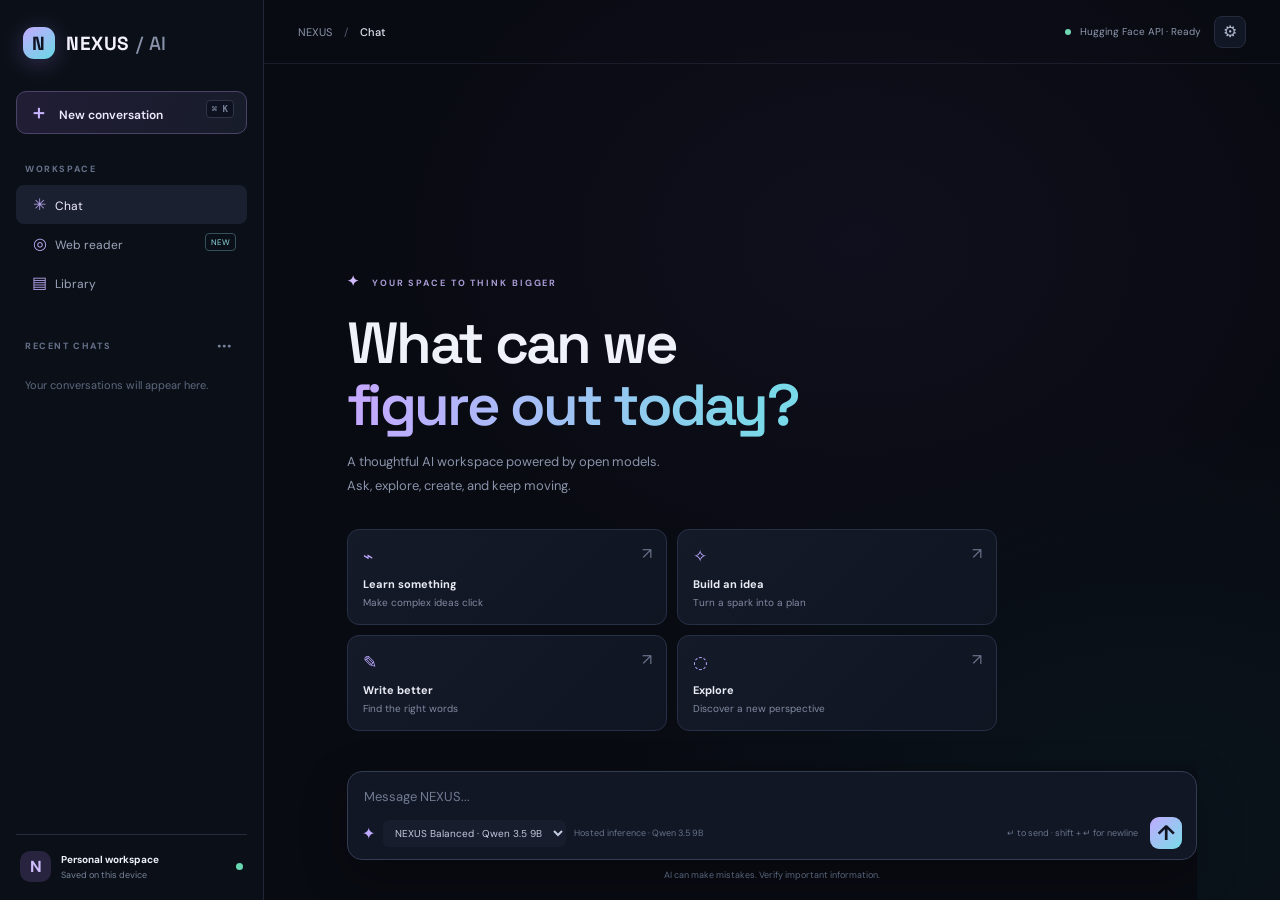
==== index.html @ 811b9723 "Update NEXUS model selectors to Qwen3.5-9B" ====
<!doctype html><html lang="en"><head><meta charset="UTF-8"><meta name="viewport" content="width=device-width,initial-scale=1"><meta name="theme-color" content="#090b12"><title>NEXUS — AI Workspace</title><link rel="preconnect" href="https://fonts.googleapis.com"><link href="https://fonts.googleapis.com/css2?family=DM+Sans:wght@400;500;600;700&family=Space+Grotesk:wght@400;500;600;700&display=swap" rel="stylesheet"><link rel="stylesheet" href="/styles.css"></head><body><div class="app"><aside class="sidebar" id="sidebar"><a class="brand" href="#" id="homeLink"><span class="brand-icon">N</span><span>NEXUS<span class="brand-light"> / AI</span></span></a><button class="new-chat" id="newChat"><span>＋</span> New conversation <kbd>⌘ K</kbd></button><div class="nav-caption">WORKSPACE</div><button class="nav-link active" data-view="chat"><span class="nav-icon">✳</span> Chat</button><button class="nav-link" data-view="reader"><span class="nav-icon">◎</span> Web reader <span class="nav-tag">NEW</span></button><button class="nav-link" data-view="library"><span class="nav-icon">▤</span> Library</button><div class="nav-caption recent-caption">RECENT CHATS <button id="clearHistory">···</button></div><div class="history" id="history"></div><div class="sidebar-foot"><div class="avatar-small">N</div><div class="account"><b>Personal workspace</b><span>Saved on this device</span></div><span class="online"></span></div></aside><main class="main"><header class="topbar"><div class="top-left"><button class="mobile-menu" id="mobileMenu">☰</button><span class="crumb">NEXUS <i>/</i> <b id="viewTitle">Chat</b></span></div><div class="top-right"><button class="model-status" id="modelStatus" type="button"><i></i> Hugging Face API · Ready</button><button class="top-icon" id="settingsBtn">⚙</button></div></header><section class="view active" id="chatView"><div class="chat-inner"><div class="welcome" id="welcome"><div class="welcome-chip"><span>✦</span> YOUR SPACE TO THINK BIGGER</div><h1>What can we<br><em>figure out today?</em></h1><p>A thoughtful AI workspace powered by open models.<br>Ask, explore, create, and keep moving.</p><div class="prompt-grid"><button class="prompt-card" data-prompt="Explain a difficult topic in a simple, step-by-step way."><span>⌁</span><b>Learn something</b><small>Make complex ideas click</small><i>↗</i></button><button class="prompt-card" data-prompt="Help me brainstorm a unique technology project and plan how to build it."><span>✧</span><b>Build an idea</b><small>Turn a spark into a plan</small><i>↗</i></button><button class="prompt-card" data-prompt="Help me improve this writing while keeping my voice."><span>✎</span><b>Write better</b><small>Find the right words</small><i>↗</i></button><button class="prompt-card" data-prompt="Give me a creative challenge to expand my thinking."><span>◌</span><b>Explore</b><small>Discover a new perspective</small><i>↗</i></button></div></div><div class="messages" id="messages" aria-live="polite"></div><form class="composer-wrap" id="chatForm"><div class="composer"><textarea id="prompt" rows="1" placeholder="Message NEXUS..." aria-label="Message NEXUS"></textarea><div class="composer-bottom"><div class="composer-tools"><span class="model-symbol">✦</span><select id="model"><option value="Qwen/Qwen3.5-9B">NEXUS Balanced · Qwen 3.5 9B</option></select><span class="model-note">Hosted inference · Qwen 3.5 9B</span></div><div class="send-tools"><span class="hint">↵ to send · shift + ↵ for newline</span><button class="send" id="sendBtn" type="submit">↑</button></div></div></div><div class="disclaimer">AI can make mistakes. Verify important information.</div></form></div></section><section class="view" id="readerView"><div class="tool-page"><div class="page-kicker">NEXUS TOOLS / 01</div><h1>Read the <em>web differently.</em></h1><p class="page-intro">Bring a public webpage into your workspace. NEXUS will extract its main text so you can ask questions about it.</p><form id="readerForm" class="reader-form"><span>↗</span><input id="readerUrl" type="url" placeholder="https://example.com/article" required><button type="submit" id="readerBtn">Read page →</button></form><div class="reader-result" id="readerResult"><div class="empty-tool"><span>◎</span><b>Your reading space</b><small>Paste a public article or documentation link above.</small></div></div></div></section><section class="view" id="libraryView"><div class="tool-page"><div class="page-kicker">YOUR WORKSPACE / 02</div><h1>Your ideas, <em>in one place.</em></h1><p class="page-intro">Conversations saved locally in this browser.</p><div class="library-list" id="libraryList"></div></div></section></main></div><div class="modal-backdrop" id="settingsModal"><section class="settings-modal"><div class="modal-head"><div><div class="page-kicker">PREFERENCES</div><h2>Workspace settings</h2></div><button id="closeSettings" class="close-modal">×</button></div><label class="setting-row"><span><b>AI model</b><small>The hosted AI model used for new messages.</small></span><select id="settingsModel"><option value="Qwen/Qwen3.5-9B">NEXUS Balanced · Qwen 3.5 9B</option></select></label><div class="setting-note">NEXUS sends your messages to Hugging Face Inference Providers through a secure server route. The access token stays on the server and is never exposed in the browser. Provider usage may require credits or billing.</div><button id="doneSettings" class="primary-wide">Done</button></section></div><div class="toast" id="toast" role="status"></div><script src="/app.js"></script></body></html>
---- styles.css ----
:root{color-scheme:dark;--bg:#090b12;--line:#252c3e;--muted:#8791a8;--text:#f0f2fa}*{box-sizing:border-box}body{margin:0;background:var(--bg);color:var(--text);font-family:'DM Sans',sans-serif}.app{display:flex;min-height:100vh;background:radial-gradient(ellipse at 67% 27%,#29204a33,transparent 39%),radial-gradient(ellipse at 90% 90%,#0d3a4530,transparent 34%),var(--bg)}button,input,textarea,select{font:inherit}.sidebar{width:264px;flex:0 0 264px;padding:24px 16px 15px;background:#0c1019f2;border-right:1px solid #202638;display:flex;flex-direction:column;min-height:100vh;z-index:4}.brand{height:38px;display:flex;align-items:center;gap:11px;padding:0 7px;color:#f4f1ff;text-decoration:none;font:700 19px 'Space Grotesk';letter-spacing:.6px;margin-bottom:29px}.brand-icon{width:32px;height:32px;border-radius:11px;background:linear-gradient(145deg,#c4aaff,#68d9e5);display:grid;place-items:center;color:#101321;box-shadow:0 4px 22px #a78bfa44}.brand-light{color:#8893aa;font-weight:500}.new-chat{height:43px;border:1px solid #4b4268;background:linear-gradient(110deg,#211d35,#171c2a);border-radius:10px;color:#eeeaff;text-align:left;padding:0 12px;font-size:12px;font-weight:600;cursor:pointer}.new-chat span{font-size:19px;color:#c8b4ff;margin-right:8px}.new-chat kbd{float:right;color:#777f96;font-size:9px;background:#0e1220;border:1px solid #30364a;border-radius:4px;padding:3px 5px}.nav-caption{margin:29px 9px 10px;color:#67728a;font-size:9px;letter-spacing:1.6px;font-weight:700}.nav-link{height:39px;width:100%;border:0;background:transparent;color:#9da6bb;text-align:left;padding:0 11px;border-radius:8px;font-size:12px;cursor:pointer}.nav-link:hover,.nav-link.active{background:#1b2030;color:#f2efff}.nav-icon{display:inline-grid;place-items:center;width:25px;color:#b6a4ed;font-size:16px}.nav-tag{float:right;font-size:8px;color:#91dbe2;border:1px solid #34505b;border-radius:4px;padding:3px 5px}.recent-caption{display:flex;justify-content:space-between;align-items:center;margin-top:31px}.recent-caption button{border:0;background:none;color:#78829a;font-size:18px;cursor:pointer}.history{display:flex;flex-direction:column;gap:3px;overflow:auto}.history-empty{padding:9px;color:#5e687e;font-size:11px}.history-item{border:0;background:none;color:#9da6bb;text-align:left;padding:9px;border-radius:7px;font-size:11px;white-space:nowrap;text-overflow:ellipsis;overflow:hidden;cursor:pointer}.history-item:hover{background:#171d2b}.sidebar-foot{margin-top:auto;border-top:1px solid var(--line);padding:16px 4px 3px;display:flex;align-items:center;gap:10px}.avatar-small{width:31px;height:31px;border-radius:10px;display:grid;place-items:center;background:#28233e;color:#d0bdff;font-weight:700}.account{display:flex;flex-direction:column;gap:3px}.account b{font-size:10px}.account span{font-size:9px;color:#78839a}.online{width:7px;height:7px;border-radius:50%;background:#67d8b1;margin-left:auto}.main{flex:1;min-width:0;display:flex;flex-direction:column}.topbar{height:64px;flex:0 0 64px;padding:0 34px;border-bottom:1px solid #252b3b99;display:flex;align-items:center;justify-content:space-between}.top-left,.top-right{display:flex;align-items:center;gap:13px}.crumb{font-size:11px;color:#8a94aa}.crumb i{font-style:normal;color:#505a70;padding:0 9px}.crumb b{color:#e3e7f2;font-weight:500}.model-status{font-size:10px;color:#8d98ae;border:0;background:transparent;cursor:pointer;padding:6px 0}.model-status:hover{color:#c8b8ff}.model-status i{display:inline-block;width:6px;height:6px;background:#70d9b4;border-radius:50%;margin-right:6px}.top-icon,.mobile-menu{width:32px;height:32px;border:1px solid var(--line);border-radius:8px;background:#121725;color:#aeb8cc;cursor:pointer}.mobile-menu{display:none}.view{display:none;flex:1;min-height:calc(100vh - 64px)}.view.active{display:flex}.chat-inner{width:min(850px,calc(100% - 54px));margin:0 auto;display:flex;flex-direction:column;min-height:calc(100vh - 64px)}.welcome{margin:auto 0 28px;padding-top:44px}.welcome-chip,.page-kicker{color:#a99bd4;font-size:9px;font-weight:700;letter-spacing:1.9px}.welcome-chip span{color:#d1baff;margin-right:7px;font-size:14px}.welcome h1,.tool-page h1{font:600 clamp(39px,5vw,58px)/1.07 'Space Grotesk';letter-spacing:-2.7px;margin:22px 0 14px}.welcome h1 em,.tool-page h1 em{font-style:normal;background:linear-gradient(95deg,#c3aaff 5%,#7ad9e8 92%);color:transparent;background-clip:text}.welcome>p,.page-intro{font-size:13px;line-height:1.8;color:#8993a9;margin:0}.prompt-grid{display:grid;grid-template-columns:repeat(2,1fr);gap:10px;margin-top:32px;max-width:650px}.prompt-card{position:relative;min-height:91px;text-align:left;padding:15px;border:1px solid #283047;border-radius:12px;background:linear-gradient(135deg,#151a29,#101522);color:#e9ecf5;cursor:pointer;transition:.2s}.prompt-card:hover{border-color:#76639f;transform:translateY(-2px)}.prompt-card>span{display:block;color:#bba8ff;font-size:17px;margin-bottom:10px}.prompt-card b{display:block;font-size:11px}.prompt-card small{display:block;color:#818ba1;font-size:10px;margin-top:5px}.prompt-card>i{position:absolute;right:14px;top:13px;color:#68728a;font-style:normal}.messages{display:none;flex-direction:column;gap:23px;padding:33px 0 20px;flex:1}.message{display:flex;gap:12px}.message.user{justify-content:flex-end}.message-avatar{width:29px;height:29px;flex:0 0 29px;border-radius:9px;display:grid;place-items:center;background:#292440;color:#c9b7ff;font-weight:700;font-size:11px}.message.user .message-avatar{order:2;background:#1b3540;color:#9ae1e9}.message-bubble{max-width:min(690px,calc(100% - 42px));font-size:13px;line-height:1.8;color:#dce2f0;white-space:pre-wrap;overflow-wrap:anywhere}.message.user .message-bubble{padding:10px 14px;border:1px solid #303950;border-radius:13px;background:#171e2d}.message.assistant .message-bubble{padding-top:2px}.composer-wrap{position:sticky;bottom:0;padding:12px 0 19px;background:linear-gradient(transparent,var(--bg) 20%)}.composer{padding:13px 14px 10px;border:1px solid #343c52;border-radius:15px;background:#121725;box-shadow:0 15px 45px #0004}.composer:focus-within{border-color:#806eae}.composer textarea{width:100%;display:block;resize:none;max-height:180px;min-height:30px;border:0;outline:0;background:none;color:#f2f4fa;font:13px/1.6 'DM Sans';padding:2px 2px 9px}.composer textarea::placeholder{color:#707b92}.composer-bottom{display:flex;align-items:center;justify-content:space-between}.composer-tools,.send-tools{display:flex;align-items:center;gap:8px}.model-symbol{color:#c0aaff}.composer select,.setting-row select{border:0;background:#171d2c;color:#c3cbe0;border-radius:6px;padding:6px 8px;font-size:10px;outline:none}.model-note{font-size:9px;color:#66728a}.send-tools{gap:12px}.hint{font-size:9px;color:#68738a}.send{width:32px;height:32px;border:0;border-radius:9px;background:linear-gradient(135deg,#c1aaff,#79dce7);color:#111522;font-size:21px;font-weight:700;cursor:pointer}.send:disabled{opacity:.5}.disclaimer{text-align:center;color:#58647b;font-size:9px;padding-top:9px}.tool-page{width:min(850px,calc(100% - 54px));margin:0 auto;padding:70px 0}.tool-page h1{margin-top:20px}.page-intro{max-width:580px}.reader-form{margin-top:30px;display:flex;align-items:center;gap:10px;padding:8px;border:1px solid #343c52;border-radius:13px;background:#121725}.reader-form>span{padding-left:9px;color:#bba8ff}.reader-form input{flex:1;min-width:0;background:none;border:0;outline:0;color:#edf1fa;font-size:12px;padding:9px}.reader-form button,.primary-wide{border:0;border-radius:8px;background:linear-gradient(110deg,#b69cff,#78d9e8);color:#111522;font-weight:700;font-size:11px;padding:12px 15px;cursor:pointer}.reader-result{margin-top:22px}.empty-tool{min-height:180px;border:1px dashed #333c52;border-radius:13px;display:flex;flex-direction:column;align-items:center;justify-content:center;gap:9px;color:#8792a8}.empty-tool span{font-size:25px;color:#b8a4f2}.empty-tool b{font-size:12px;color:#cbd2e2}.empty-tool small{font-size:10px}.article-card{border:1px solid #293149;border-radius:13px;background:#111725;padding:20px}.article-card h2{font:600 21px 'Space Grotesk';margin:0 0 8px}.article-meta{color:#8190a8;font-size:10px;margin-bottom:16px}.article-text{white-space:pre-wrap;overflow-wrap:anywhere;color:#cbd4e5;font-size:12px;line-height:1.8;max-height:480px;overflow:auto}.library-list{display:grid;gap:9px;margin-top:27px}.library-entry{padding:15px;border:1px solid #293149;border-radius:10px;background:#111725;display:flex;justify-content:space-between;align-items:center;gap:12px}.library-entry b{font-size:12px}.library-entry small{display:block;color:#78859c;font-size:10px;margin-top:5px}.library-entry button{border:1px solid #35405a;background:#1a2030;color:#b9c4d8;border-radius:7px;padding:7px 10px;font-size:10px;cursor:pointer}.modal-backdrop{display:none;position:fixed;inset:0;background:#05070bc9;z-index:10;align-items:center;justify-content:center;padding:20px}.modal-backdrop.open{display:flex}.settings-modal{width:min(440px,100%);padding:23px;border:1px solid #303951;border-radius:16px;background:#111725}.modal-head{display:flex;justify-content:space-between;align-items:flex-start;margin-bottom:23px}.modal-head h2{font:600 22px 'Space Grotesk';margin:8px 0 0}.close-modal{border:0;background:none;color:#aab4c9;font-size:24px;cursor:pointer}.setting-row{display:flex;justify-content:space-between;align-items:center;gap:12px;padding:15px 0;border-top:1px solid #283148}.setting-row b{display:block;font-size:12px}.setting-row small{display:block;color:#8792a8;font-size:10px;margin-top:5px}.setting-note{font-size:10px;line-height:1.7;color:#8590a7;background:#171e2d;padding:12px;border-radius:8px;margin:12px 0 18px}.primary-wide{width:100%}.toast{position:fixed;bottom:22px;left:50%;transform:translate(-50%,12px);opacity:0;pointer-events:none;background:#20283a;border:1px solid #414c66;color:#e2e8f6;padding:10px 14px;border-radius:9px;font-size:11px;transition:.2s;z-index:20}.toast.show{opacity:1;transform:translate(-50%,0)}@media(max-width:760px){.sidebar{position:fixed;left:-275px;top:0;bottom:0;transition:left .22s;box-shadow:15px 0 50px #0009}.sidebar.open{left:0}.topbar{padding:0 16px}.mobile-menu{display:block}.model-status{display:none}.chat-inner,.tool-page{width:calc(100% - 32px)}.welcome{padding-top:25px}.welcome h1,.tool-page h1{font-size:42px;letter-spacing:-2px}.prompt-card{min-height:88px;padding:11px}.prompt-card small{font-size:9px}.hint{display:none}.reader-form{flex-wrap:wrap}.reader-form input{width:calc(100% - 50px)}.reader-form button{width:100%}.tool-page{padding-top:48px}}@media(max-width:390px){.prompt-grid{grid-template-columns:1fr}.model-note{display:none}}
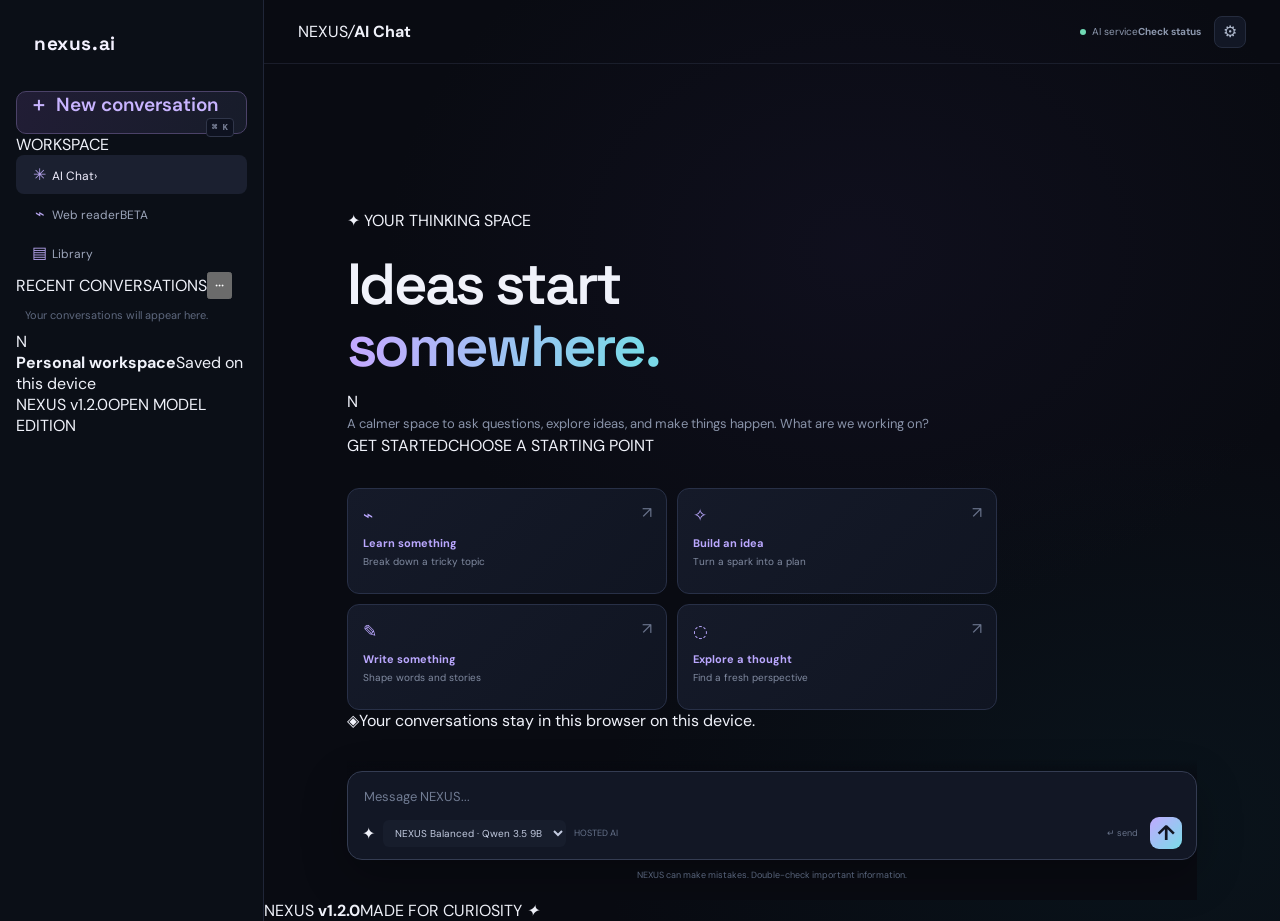
==== commit 9eb0ef3a: "Redesign NEXUS interface and add v1.2.0 branding" ====
--- a/index.html
+++ b/index.html
@@ -1 +1,52 @@
-<!doctype html><html lang="en"><head><meta charset="UTF-8"><meta name="viewport" content="width=device-width,initial-scale=1"><meta name="theme-color" content="#090b12"><title>NEXUS — AI Workspace</title><link rel="preconnect" href="https://fonts.googleapis.com"><link href="https://fonts.googleapis.com/css2?family=DM+Sans:wght@400;500;600;700&family=Space+Grotesk:wght@400;500;600;700&display=swap" rel="stylesheet"><link rel="stylesheet" href="/styles.css"></head><body><div class="app"><aside class="sidebar" id="sidebar"><a class="brand" href="#" id="homeLink"><span class="brand-icon">N</span><span>NEXUS<span class="brand-light"> / AI</span></span></a><button class="new-chat" id="newChat"><span>＋</span> New conversation <kbd>⌘ K</kbd></button><div class="nav-caption">WORKSPACE</div><button class="nav-link active" data-view="chat"><span class="nav-icon">✳</span> Chat</button><button class="nav-link" data-view="reader"><span class="nav-icon">◎</span> Web reader <span class="nav-tag">NEW</span></button><button class="nav-link" data-view="library"><span class="nav-icon">▤</span> Library</button><div class="nav-caption recent-caption">RECENT CHATS <button id="clearHistory">···</button></div><div class="history" id="history"></div><div class="sidebar-foot"><div class="avatar-small">N</div><div class="account"><b>Personal workspace</b><span>Saved on this device</span></div><span class="online"></span></div></aside><main class="main"><header class="topbar"><div class="top-left"><button class="mobile-menu" id="mobileMenu">☰</button><span class="crumb">NEXUS <i>/</i> <b id="viewTitle">Chat</b></span></div><div class="top-right"><button class="model-status" id="modelStatus" type="button"><i></i> Hugging Face API · Ready</button><button class="top-icon" id="settingsBtn">⚙</button></div></header><section class="view active" id="chatView"><div class="chat-inner"><div class="welcome" id="welcome"><div class="welcome-chip"><span>✦</span> YOUR SPACE TO THINK BIGGER</div><h1>What can we<br><em>figure out today?</em></h1><p>A thoughtful AI workspace powered by open models.<br>Ask, explore, create, and keep moving.</p><div class="prompt-grid"><button class="prompt-card" data-prompt="Explain a difficult topic in a simple, step-by-step way."><span>⌁</span><b>Learn something</b><small>Make complex ideas click</small><i>↗</i></button><button class="prompt-card" data-prompt="Help me brainstorm a unique technology project and plan how to build it."><span>✧</span><b>Build an idea</b><small>Turn a spark into a plan</small><i>↗</i></button><button class="prompt-card" data-prompt="Help me improve this writing while keeping my voice."><span>✎</span><b>Write better</b><small>Find the right words</small><i>↗</i></button><button class="prompt-card" data-prompt="Give me a creative challenge to expand my thinking."><span>◌</span><b>Explore</b><small>Discover a new perspective</small><i>↗</i></button></div></div><div class="messages" id="messages" aria-live="polite"></div><form class="composer-wrap" id="chatForm"><div class="composer"><textarea id="prompt" rows="1" placeholder="Message NEXUS..." aria-label="Message NEXUS"></textarea><div class="composer-bottom"><div class="composer-tools"><span class="model-symbol">✦</span><select id="model"><option value="Qwen/Qwen3.5-9B">NEXUS Balanced · Qwen 3.5 9B</option></select><span class="model-note">Hosted inference · Qwen 3.5 9B</span></div><div class="send-tools"><span class="hint">↵ to send · shift + ↵ for newline</span><button class="send" id="sendBtn" type="submit">↑</button></div></div></div><div class="disclaimer">AI can make mistakes. Verify important information.</div></form></div></section><section class="view" id="readerView"><div class="tool-page"><div class="page-kicker">NEXUS TOOLS / 01</div><h1>Read the <em>web differently.</em></h1><p class="page-intro">Bring a public webpage into your workspace. NEXUS will extract its main text so you can ask questions about it.</p><form id="readerForm" class="reader-form"><span>↗</span><input id="readerUrl" type="url" placeholder="https://example.com/article" required><button type="submit" id="readerBtn">Read page →</button></form><div class="reader-result" id="readerResult"><div class="empty-tool"><span>◎</span><b>Your reading space</b><small>Paste a public article or documentation link above.</small></div></div></div></section><section class="view" id="libraryView"><div class="tool-page"><div class="page-kicker">YOUR WORKSPACE / 02</div><h1>Your ideas, <em>in one place.</em></h1><p class="page-intro">Conversations saved locally in this browser.</p><div class="library-list" id="libraryList"></div></div></section></main></div><div class="modal-backdrop" id="settingsModal"><section class="settings-modal"><div class="modal-head"><div><div class="page-kicker">PREFERENCES</div><h2>Workspace settings</h2></div><button id="closeSettings" class="close-modal">×</button></div><label class="setting-row"><span><b>AI model</b><small>The hosted AI model used for new messages.</small></span><select id="settingsModel"><option value="Qwen/Qwen3.5-9B">NEXUS Balanced · Qwen 3.5 9B</option></select></label><div class="setting-note">NEXUS sends your messages to Hugging Face Inference Providers through a secure server route. The access token stays on the server and is never exposed in the browser. Provider usage may require credits or billing.</div><button id="doneSettings" class="primary-wide">Done</button></section></div><div class="toast" id="toast" role="status"></div><script src="/app.js"></script></body></html>+<!doctype html>
+<html lang="en"><head>
+<meta charset="UTF-8"><meta name="viewport" content="width=device-width,initial-scale=1,viewport-fit=cover"><meta name="theme-color" content="#080910"><meta name="description" content="NEXUS — your AI workspace for thinking, creating, and exploring.">
+<title>NEXUS — AI Workspace</title>
+<link rel="preconnect" href="https://fonts.googleapis.com"><link rel="preconnect" href="https://fonts.gstatic.com" crossorigin>
+<link href="https://fonts.googleapis.com/css2?family=DM+Sans:wght@400;500;600;700&family=Space+Grotesk:wght@400;500;600;700&display=swap" rel="stylesheet"><link rel="stylesheet" href="/styles.css"></head>
+<body><div class="ambient ambient-one"></div><div class="ambient ambient-two"></div><div class="app">
+<aside class="sidebar" id="sidebar">
+<a class="brand" href="#" id="homeLink" aria-label="NEXUS home"><span class="brand-mark"><span></span><span></span><span></span><span></span></span><span class="brand-name">nexus<span>.ai</span></span></a>
+<button class="new-chat" id="newChat"><span class="plus">＋</span><span>New conversation</span><kbd>⌘ K</kbd></button>
+<div class="nav-label">WORKSPACE</div><nav class="primary-nav" aria-label="Workspace">
+<button class="nav-link active" data-view="chat"><span class="nav-icon">✳</span><span>AI Chat</span><span class="nav-chevron">›</span></button>
+<button class="nav-link" data-view="reader"><span class="nav-icon">⌁</span><span>Web reader</span><span class="nav-chip">BETA</span></button>
+<button class="nav-link" data-view="library"><span class="nav-icon">▤</span><span>Library</span></button></nav>
+<div class="history-heading"><span class="nav-label">RECENT CONVERSATIONS</span><button id="clearHistory" aria-label="Clear conversation history" title="Clear history">···</button></div>
+<div class="history" id="history"></div>
+<div class="sidebar-bottom"><div class="workspace-card"><div class="workspace-avatar">N</div><div class="workspace-copy"><b>Personal workspace</b><span>Saved on this device</span></div><span class="online-dot"></span></div>
+<div class="sidebar-meta"><span class="version-pill">NEXUS v1.2.0</span><span class="status-caption">OPEN MODEL EDITION</span></div></div></aside>
+<main class="main"><header class="topbar"><div class="top-left"><button class="mobile-menu" id="mobileMenu" aria-label="Open navigation">☰</button><div class="breadcrumb"><span>NEXUS</span><i>/</i><b id="viewTitle">AI Chat</b></div></div>
+<div class="top-right"><button class="model-status" id="modelStatus" type="button"><i></i><span>AI service</span><b>Check status</b></button><button class="top-icon" id="settingsBtn" aria-label="Open settings" title="Settings">⚙</button></div></header>
+<section class="view active" id="chatView"><div class="chat-inner">
+<div class="welcome" id="welcome"><div class="eyebrow"><span class="eyebrow-spark">✦</span> YOUR THINKING SPACE <span class="eyebrow-line"></span></div>
+<div class="hero-title-wrap"><h1>Ideas start<br><em>somewhere.</em></h1><div class="hero-orbit"><span class="orbit-core">N</span><i></i><b></b></div></div>
+<p class="hero-copy">A calmer space to ask questions, explore ideas, and make things happen. What are we working on?</p>
+<div class="section-caption"><span>GET STARTED</span><span>CHOOSE A STARTING POINT</span></div>
+<div class="prompt-grid">
+<button class="prompt-card" data-prompt="Explain a difficult topic in a simple, step-by-step way."><span class="prompt-icon purple">⌁</span><span class="prompt-text"><b>Learn something</b><small>Break down a tricky topic</small></span><i>↗</i></button>
+<button class="prompt-card" data-prompt="Help me brainstorm a unique technology project and plan how to build it."><span class="prompt-icon cyan">✧</span><span class="prompt-text"><b>Build an idea</b><small>Turn a spark into a plan</small></span><i>↗</i></button>
+<button class="prompt-card" data-prompt="Help me improve this writing while keeping my voice."><span class="prompt-icon orange">✎</span><span class="prompt-text"><b>Write something</b><small>Shape words and stories</small></span><i>↗</i></button>
+<button class="prompt-card" data-prompt="Give me a creative challenge to expand my thinking."><span class="prompt-icon green">◌</span><span class="prompt-text"><b>Explore a thought</b><small>Find a fresh perspective</small></span><i>↗</i></button></div>
+<div class="welcome-foot"><span class="tiny-shield">◈</span>Your conversations stay in this browser on this device.</div></div>
+<div class="messages" id="messages" aria-live="polite"></div>
+<form class="composer-wrap" id="chatForm"><div class="composer-glow"></div><div class="composer">
+<textarea id="prompt" rows="1" placeholder="Message NEXUS..." aria-label="Message NEXUS"></textarea>
+<div class="composer-bottom"><div class="composer-tools"><span class="model-spark">✦</span><select id="model" aria-label="AI model"><option value="Qwen/Qwen3.5-9B">NEXUS Balanced · Qwen 3.5 9B</option></select><span class="model-note">HOSTED AI</span></div>
+<div class="send-tools"><span class="hint">↵ send</span><button class="send" id="sendBtn" type="submit" aria-label="Send message">↑</button></div></div></div><div class="disclaimer">NEXUS can make mistakes. Double-check important information.</div></form>
+</div></section>
+<section class="view" id="readerView"><div class="tool-page"><div class="page-topline"><span class="page-icon">⌁</span><span>TOOLS / 01</span><span class="beta-pill">BETA</span></div>
+<h1>Read beyond<br><em>the headlines.</em></h1><p class="page-intro">Bring a public webpage into your workspace. NEXUS extracts its text so you can understand, summarize, and ask questions about what you're reading.</p>
+<form id="readerForm" class="reader-form"><span class="reader-link-icon">↗</span><input id="readerUrl" type="url" placeholder="Paste a webpage URL…" required><button type="submit" id="readerBtn">Read page <span>→</span></button></form>
+<div class="reader-hint"><span>✦</span>Works with publicly accessible pages. Sign-in pages may not be readable.</div>
+<div class="reader-result" id="readerResult"><div class="empty-tool"><span class="empty-orbit">⌁</span><b>Your reading room</b><small>Paste a public article, guide, or documentation link above.</small></div></div></div></section>
+<section class="view" id="libraryView"><div class="tool-page"><div class="page-topline"><span class="page-icon">▤</span><span>YOUR WORKSPACE / 02</span></div>
+<h1>Your ideas,<br><em>kept together.</em></h1><p class="page-intro">A collection of conversations saved locally in this browser, ready whenever you need them.</p>
+<div class="library-toolbar"><span>RECENT CONVERSATIONS</span><span class="local-tag">THIS DEVICE ONLY</span></div><div class="library-list" id="libraryList"></div></div></section>
+<footer class="main-footer"><span>NEXUS <b>v1.2.0</b></span><span>MADE FOR CURIOSITY <i>✦</i></span></footer></main></div>
+<div class="modal-backdrop" id="settingsModal"><section class="settings-modal" role="dialog" aria-modal="true" aria-labelledby="settingsTitle">
+<div class="modal-head"><div><div class="page-kicker">PREFERENCES</div><h2 id="settingsTitle">Workspace settings</h2><p>Fine-tune your NEXUS experience.</p></div><button id="closeSettings" class="close-modal" aria-label="Close settings">×</button></div>
+<label class="setting-row"><span><b>AI model</b><small>The hosted model used for new messages.</small></span><select id="settingsModel"><option value="Qwen/Qwen3.5-9B">NEXUS Balanced · Qwen 3.5 9B</option></select></label>
+<div class="setting-note"><span>◈</span><p>Your messages are sent to Hugging Face through a secure server route. Your access token stays on the server and is never exposed in the browser. Provider usage may require credits or billing.</p></div>
+<div class="settings-version"><span>Application version</span><b>1.2.0</b></div><button id="doneSettings" class="primary-wide">Done</button></section></div>
+<div class="toast" id="toast" role="status"></div><script src="/app.js"></script></body></html>
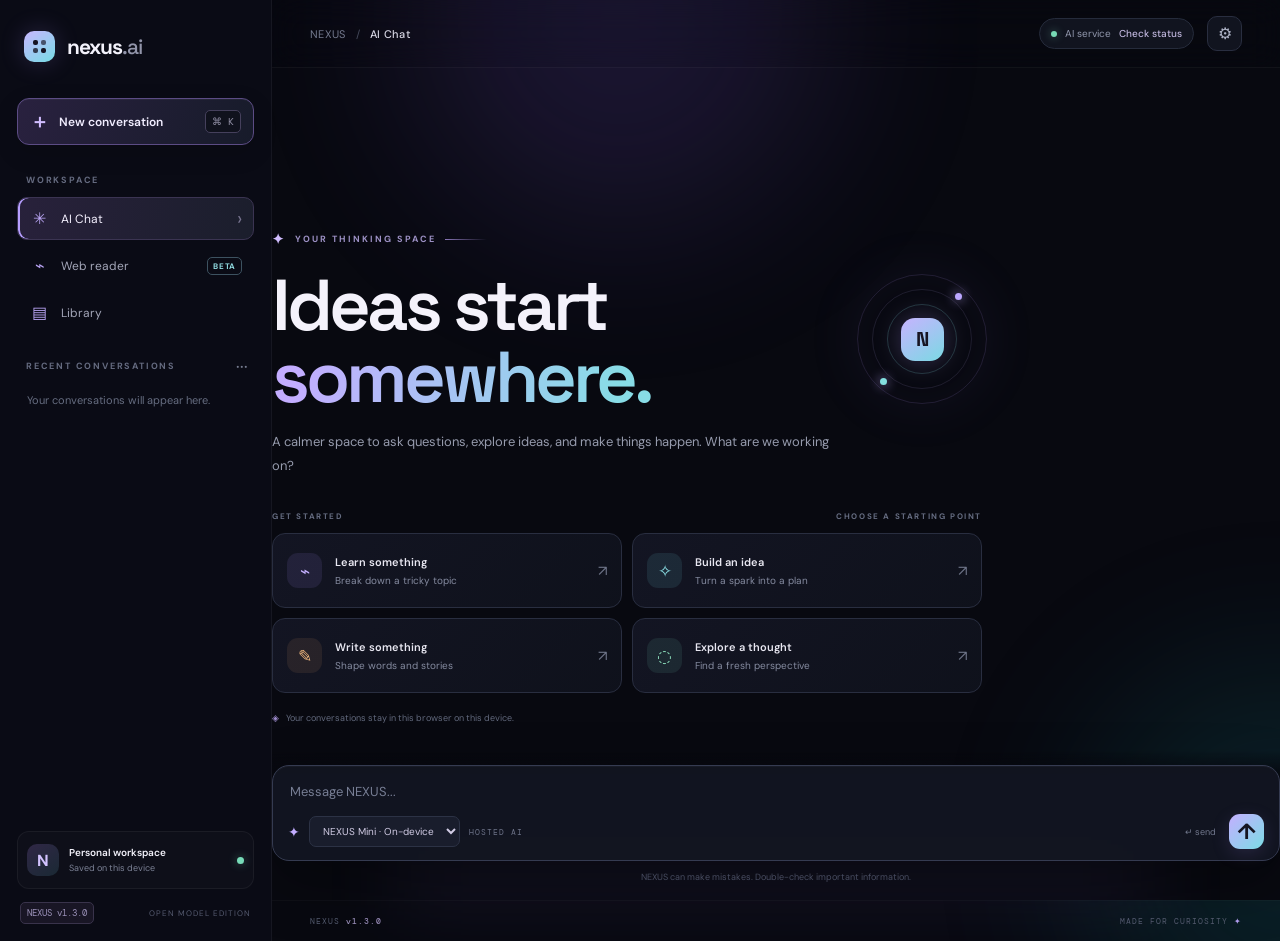
==== commit 9bd3a936: "Update NEXUS UI for local AI mode" ====
--- a/index.html
+++ b/index.html
@@ -15,7 +15,7 @@
 <div class="history-heading"><span class="nav-label">RECENT CONVERSATIONS</span><button id="clearHistory" aria-label="Clear conversation history" title="Clear history">···</button></div>
 <div class="history" id="history"></div>
 <div class="sidebar-bottom"><div class="workspace-card"><div class="workspace-avatar">N</div><div class="workspace-copy"><b>Personal workspace</b><span>Saved on this device</span></div><span class="online-dot"></span></div>
-<div class="sidebar-meta"><span class="version-pill">NEXUS v1.2.0</span><span class="status-caption">OPEN MODEL EDITION</span></div></div></aside>
+<div class="sidebar-meta"><span class="version-pill">NEXUS v1.3.0</span><span class="status-caption">OPEN MODEL EDITION</span></div></div></aside>
 <main class="main"><header class="topbar"><div class="top-left"><button class="mobile-menu" id="mobileMenu" aria-label="Open navigation">☰</button><div class="breadcrumb"><span>NEXUS</span><i>/</i><b id="viewTitle">AI Chat</b></div></div>
 <div class="top-right"><button class="model-status" id="modelStatus" type="button"><i></i><span>AI service</span><b>Check status</b></button><button class="top-icon" id="settingsBtn" aria-label="Open settings" title="Settings">⚙</button></div></header>
 <section class="view active" id="chatView"><div class="chat-inner">
@@ -32,7 +32,7 @@
 <div class="messages" id="messages" aria-live="polite"></div>
 <form class="composer-wrap" id="chatForm"><div class="composer-glow"></div><div class="composer">
 <textarea id="prompt" rows="1" placeholder="Message NEXUS..." aria-label="Message NEXUS"></textarea>
-<div class="composer-bottom"><div class="composer-tools"><span class="model-spark">✦</span><select id="model" aria-label="AI model"><option value="Qwen/Qwen3.5-9B">NEXUS Balanced · Qwen 3.5 9B</option></select><span class="model-note">HOSTED AI</span></div>
+<div class="composer-bottom"><div class="composer-tools"><span class="model-spark">✦</span><select id="model" aria-label="AI model"><option value="local">NEXUS Mini · On-device</option></select><span class="model-note">HOSTED AI</span></div>
 <div class="send-tools"><span class="hint">↵ send</span><button class="send" id="sendBtn" type="submit" aria-label="Send message">↑</button></div></div></div><div class="disclaimer">NEXUS can make mistakes. Double-check important information.</div></form>
 </div></section>
 <section class="view" id="readerView"><div class="tool-page"><div class="page-topline"><span class="page-icon">⌁</span><span>TOOLS / 01</span><span class="beta-pill">BETA</span></div>
@@ -43,10 +43,10 @@
 <section class="view" id="libraryView"><div class="tool-page"><div class="page-topline"><span class="page-icon">▤</span><span>YOUR WORKSPACE / 02</span></div>
 <h1>Your ideas,<br><em>kept together.</em></h1><p class="page-intro">A collection of conversations saved locally in this browser, ready whenever you need them.</p>
 <div class="library-toolbar"><span>RECENT CONVERSATIONS</span><span class="local-tag">THIS DEVICE ONLY</span></div><div class="library-list" id="libraryList"></div></div></section>
-<footer class="main-footer"><span>NEXUS <b>v1.2.0</b></span><span>MADE FOR CURIOSITY <i>✦</i></span></footer></main></div>
+<footer class="main-footer"><span>NEXUS <b>v1.3.0</b></span><span>MADE FOR CURIOSITY <i>✦</i></span></footer></main></div>
 <div class="modal-backdrop" id="settingsModal"><section class="settings-modal" role="dialog" aria-modal="true" aria-labelledby="settingsTitle">
 <div class="modal-head"><div><div class="page-kicker">PREFERENCES</div><h2 id="settingsTitle">Workspace settings</h2><p>Fine-tune your NEXUS experience.</p></div><button id="closeSettings" class="close-modal" aria-label="Close settings">×</button></div>
-<label class="setting-row"><span><b>AI model</b><small>The hosted model used for new messages.</small></span><select id="settingsModel"><option value="Qwen/Qwen3.5-9B">NEXUS Balanced · Qwen 3.5 9B</option></select></label>
-<div class="setting-note"><span>◈</span><p>Your messages are sent to Hugging Face through a secure server route. Your access token stays on the server and is never exposed in the browser. Provider usage may require credits or billing.</p></div>
-<div class="settings-version"><span>Application version</span><b>1.2.0</b></div><button id="doneSettings" class="primary-wide">Done</button></section></div>
+<label class="setting-row"><span><b>AI model</b><small>A compact model running directly in this browser.</small></span><select id="settingsModel"><option value="local">NEXUS Mini · On-device</option></select></label>
+<div class="setting-note"><span>◈</span><p>Chat runs locally in your browser after the model downloads. Your prompts are not sent to an AI cloud provider. The first download is a few hundred megabytes and may take a while.</p></div>
+<div class="settings-version"><span>Application version</span><b>1.3.0</b></div><button id="doneSettings" class="primary-wide">Done</button></section></div>
 <div class="toast" id="toast" role="status"></div><script src="/app.js"></script></body></html>
--- a/styles.css
+++ b/styles.css
@@ -1 +1,27 @@
-:root{color-scheme:dark;--bg:#090b12;--line:#252c3e;--muted:#8791a8;--text:#f0f2fa}*{box-sizing:border-box}body{margin:0;background:var(--bg);color:var(--text);font-family:'DM Sans',sans-serif}.app{display:flex;min-height:100vh;background:radial-gradient(ellipse at 67% 27%,#29204a33,transparent 39%),radial-gradient(ellipse at 90% 90%,#0d3a4530,transparent 34%),var(--bg)}button,input,textarea,select{font:inherit}.sidebar{width:264px;flex:0 0 264px;padding:24px 16px 15px;background:#0c1019f2;border-right:1px solid #202638;display:flex;flex-direction:column;min-height:100vh;z-index:4}.brand{height:38px;display:flex;align-items:center;gap:11px;padding:0 7px;color:#f4f1ff;text-decoration:none;font:700 19px 'Space Grotesk';letter-spacing:.6px;margin-bottom:29px}.brand-icon{width:32px;height:32px;border-radius:11px;background:linear-gradient(145deg,#c4aaff,#68d9e5);display:grid;place-items:center;color:#101321;box-shadow:0 4px 22px #a78bfa44}.brand-light{color:#8893aa;font-weight:500}.new-chat{height:43px;border:1px solid #4b4268;background:linear-gradient(110deg,#211d35,#171c2a);border-radius:10px;color:#eeeaff;text-align:left;padding:0 12px;font-size:12px;font-weight:600;cursor:pointer}.new-chat span{font-size:19px;color:#c8b4ff;margin-right:8px}.new-chat kbd{float:right;color:#777f96;font-size:9px;background:#0e1220;border:1px solid #30364a;border-radius:4px;padding:3px 5px}.nav-caption{margin:29px 9px 10px;color:#67728a;font-size:9px;letter-spacing:1.6px;font-weight:700}.nav-link{height:39px;width:100%;border:0;background:transparent;color:#9da6bb;text-align:left;padding:0 11px;border-radius:8px;font-size:12px;cursor:pointer}.nav-link:hover,.nav-link.active{background:#1b2030;color:#f2efff}.nav-icon{display:inline-grid;place-items:center;width:25px;color:#b6a4ed;font-size:16px}.nav-tag{float:right;font-size:8px;color:#91dbe2;border:1px solid #34505b;border-radius:4px;padding:3px 5px}.recent-caption{display:flex;justify-content:space-between;align-items:center;margin-top:31px}.recent-caption button{border:0;background:none;color:#78829a;font-size:18px;cursor:pointer}.history{display:flex;flex-direction:column;gap:3px;overflow:auto}.history-empty{padding:9px;color:#5e687e;font-size:11px}.history-item{border:0;background:none;color:#9da6bb;text-align:left;padding:9px;border-radius:7px;font-size:11px;white-space:nowrap;text-overflow:ellipsis;overflow:hidden;cursor:pointer}.history-item:hover{background:#171d2b}.sidebar-foot{margin-top:auto;border-top:1px solid var(--line);padding:16px 4px 3px;display:flex;align-items:center;gap:10px}.avatar-small{width:31px;height:31px;border-radius:10px;display:grid;place-items:center;background:#28233e;color:#d0bdff;font-weight:700}.account{display:flex;flex-direction:column;gap:3px}.account b{font-size:10px}.account span{font-size:9px;color:#78839a}.online{width:7px;height:7px;border-radius:50%;background:#67d8b1;margin-left:auto}.main{flex:1;min-width:0;display:flex;flex-direction:column}.topbar{height:64px;flex:0 0 64px;padding:0 34px;border-bottom:1px solid #252b3b99;display:flex;align-items:center;justify-content:space-between}.top-left,.top-right{display:flex;align-items:center;gap:13px}.crumb{font-size:11px;color:#8a94aa}.crumb i{font-style:normal;color:#505a70;padding:0 9px}.crumb b{color:#e3e7f2;font-weight:500}.model-status{font-size:10px;color:#8d98ae;border:0;background:transparent;cursor:pointer;padding:6px 0}.model-status:hover{color:#c8b8ff}.model-status i{display:inline-block;width:6px;height:6px;background:#70d9b4;border-radius:50%;margin-right:6px}.top-icon,.mobile-menu{width:32px;height:32px;border:1px solid var(--line);border-radius:8px;background:#121725;color:#aeb8cc;cursor:pointer}.mobile-menu{display:none}.view{display:none;flex:1;min-height:calc(100vh - 64px)}.view.active{display:flex}.chat-inner{width:min(850px,calc(100% - 54px));margin:0 auto;display:flex;flex-direction:column;min-height:calc(100vh - 64px)}.welcome{margin:auto 0 28px;padding-top:44px}.welcome-chip,.page-kicker{color:#a99bd4;font-size:9px;font-weight:700;letter-spacing:1.9px}.welcome-chip span{color:#d1baff;margin-right:7px;font-size:14px}.welcome h1,.tool-page h1{font:600 clamp(39px,5vw,58px)/1.07 'Space Grotesk';letter-spacing:-2.7px;margin:22px 0 14px}.welcome h1 em,.tool-page h1 em{font-style:normal;background:linear-gradient(95deg,#c3aaff 5%,#7ad9e8 92%);color:transparent;background-clip:text}.welcome>p,.page-intro{font-size:13px;line-height:1.8;color:#8993a9;margin:0}.prompt-grid{display:grid;grid-template-columns:repeat(2,1fr);gap:10px;margin-top:32px;max-width:650px}.prompt-card{position:relative;min-height:91px;text-align:left;padding:15px;border:1px solid #283047;border-radius:12px;background:linear-gradient(135deg,#151a29,#101522);color:#e9ecf5;cursor:pointer;transition:.2s}.prompt-card:hover{border-color:#76639f;transform:translateY(-2px)}.prompt-card>span{display:block;color:#bba8ff;font-size:17px;margin-bottom:10px}.prompt-card b{display:block;font-size:11px}.prompt-card small{display:block;color:#818ba1;font-size:10px;margin-top:5px}.prompt-card>i{position:absolute;right:14px;top:13px;color:#68728a;font-style:normal}.messages{display:none;flex-direction:column;gap:23px;padding:33px 0 20px;flex:1}.message{display:flex;gap:12px}.message.user{justify-content:flex-end}.message-avatar{width:29px;height:29px;flex:0 0 29px;border-radius:9px;display:grid;place-items:center;background:#292440;color:#c9b7ff;font-weight:700;font-size:11px}.message.user .message-avatar{order:2;background:#1b3540;color:#9ae1e9}.message-bubble{max-width:min(690px,calc(100% - 42px));font-size:13px;line-height:1.8;color:#dce2f0;white-space:pre-wrap;overflow-wrap:anywhere}.message.user .message-bubble{padding:10px 14px;border:1px solid #303950;border-radius:13px;background:#171e2d}.message.assistant .message-bubble{padding-top:2px}.composer-wrap{position:sticky;bottom:0;padding:12px 0 19px;background:linear-gradient(transparent,var(--bg) 20%)}.composer{padding:13px 14px 10px;border:1px solid #343c52;border-radius:15px;background:#121725;box-shadow:0 15px 45px #0004}.composer:focus-within{border-color:#806eae}.composer textarea{width:100%;display:block;resize:none;max-height:180px;min-height:30px;border:0;outline:0;background:none;color:#f2f4fa;font:13px/1.6 'DM Sans';padding:2px 2px 9px}.composer textarea::placeholder{color:#707b92}.composer-bottom{display:flex;align-items:center;justify-content:space-between}.composer-tools,.send-tools{display:flex;align-items:center;gap:8px}.model-symbol{color:#c0aaff}.composer select,.setting-row select{border:0;background:#171d2c;color:#c3cbe0;border-radius:6px;padding:6px 8px;font-size:10px;outline:none}.model-note{font-size:9px;color:#66728a}.send-tools{gap:12px}.hint{font-size:9px;color:#68738a}.send{width:32px;height:32px;border:0;border-radius:9px;background:linear-gradient(135deg,#c1aaff,#79dce7);color:#111522;font-size:21px;font-weight:700;cursor:pointer}.send:disabled{opacity:.5}.disclaimer{text-align:center;color:#58647b;font-size:9px;padding-top:9px}.tool-page{width:min(850px,calc(100% - 54px));margin:0 auto;padding:70px 0}.tool-page h1{margin-top:20px}.page-intro{max-width:580px}.reader-form{margin-top:30px;display:flex;align-items:center;gap:10px;padding:8px;border:1px solid #343c52;border-radius:13px;background:#121725}.reader-form>span{padding-left:9px;color:#bba8ff}.reader-form input{flex:1;min-width:0;background:none;border:0;outline:0;color:#edf1fa;font-size:12px;padding:9px}.reader-form button,.primary-wide{border:0;border-radius:8px;background:linear-gradient(110deg,#b69cff,#78d9e8);color:#111522;font-weight:700;font-size:11px;padding:12px 15px;cursor:pointer}.reader-result{margin-top:22px}.empty-tool{min-height:180px;border:1px dashed #333c52;border-radius:13px;display:flex;flex-direction:column;align-items:center;justify-content:center;gap:9px;color:#8792a8}.empty-tool span{font-size:25px;color:#b8a4f2}.empty-tool b{font-size:12px;color:#cbd2e2}.empty-tool small{font-size:10px}.article-card{border:1px solid #293149;border-radius:13px;background:#111725;padding:20px}.article-card h2{font:600 21px 'Space Grotesk';margin:0 0 8px}.article-meta{color:#8190a8;font-size:10px;margin-bottom:16px}.article-text{white-space:pre-wrap;overflow-wrap:anywhere;color:#cbd4e5;font-size:12px;line-height:1.8;max-height:480px;overflow:auto}.library-list{display:grid;gap:9px;margin-top:27px}.library-entry{padding:15px;border:1px solid #293149;border-radius:10px;background:#111725;display:flex;justify-content:space-between;align-items:center;gap:12px}.library-entry b{font-size:12px}.library-entry small{display:block;color:#78859c;font-size:10px;margin-top:5px}.library-entry button{border:1px solid #35405a;background:#1a2030;color:#b9c4d8;border-radius:7px;padding:7px 10px;font-size:10px;cursor:pointer}.modal-backdrop{display:none;position:fixed;inset:0;background:#05070bc9;z-index:10;align-items:center;justify-content:center;padding:20px}.modal-backdrop.open{display:flex}.settings-modal{width:min(440px,100%);padding:23px;border:1px solid #303951;border-radius:16px;background:#111725}.modal-head{display:flex;justify-content:space-between;align-items:flex-start;margin-bottom:23px}.modal-head h2{font:600 22px 'Space Grotesk';margin:8px 0 0}.close-modal{border:0;background:none;color:#aab4c9;font-size:24px;cursor:pointer}.setting-row{display:flex;justify-content:space-between;align-items:center;gap:12px;padding:15px 0;border-top:1px solid #283148}.setting-row b{display:block;font-size:12px}.setting-row small{display:block;color:#8792a8;font-size:10px;margin-top:5px}.setting-note{font-size:10px;line-height:1.7;color:#8590a7;background:#171e2d;padding:12px;border-radius:8px;margin:12px 0 18px}.primary-wide{width:100%}.toast{position:fixed;bottom:22px;left:50%;transform:translate(-50%,12px);opacity:0;pointer-events:none;background:#20283a;border:1px solid #414c66;color:#e2e8f6;padding:10px 14px;border-radius:9px;font-size:11px;transition:.2s;z-index:20}.toast.show{opacity:1;transform:translate(-50%,0)}@media(max-width:760px){.sidebar{position:fixed;left:-275px;top:0;bottom:0;transition:left .22s;box-shadow:15px 0 50px #0009}.sidebar.open{left:0}.topbar{padding:0 16px}.mobile-menu{display:block}.model-status{display:none}.chat-inner,.tool-page{width:calc(100% - 32px)}.welcome{padding-top:25px}.welcome h1,.tool-page h1{font-size:42px;letter-spacing:-2px}.prompt-card{min-height:88px;padding:11px}.prompt-card small{font-size:9px}.hint{display:none}.reader-form{flex-wrap:wrap}.reader-form input{width:calc(100% - 50px)}.reader-form button{width:100%}.tool-page{padding-top:48px}}@media(max-width:390px){.prompt-grid{grid-template-columns:1fr}.model-note{display:none}}+@import url('https://fonts.googleapis.com/css2?family=DM+Mono:wght@400;500&display=swap');
+:root{color-scheme:dark;--bg:#080910;--line:#252a3a;--text:#f3f2fb;--muted:#9095aa;--violet:#b9a2ff;--cyan:#8de4e9}
+*{box-sizing:border-box}html{min-height:100%;background:var(--bg)}body{margin:0;min-height:100vh;background:var(--bg);color:var(--text);font-family:'DM Sans',sans-serif;overflow-x:hidden}button,input,textarea,select{font:inherit}button{-webkit-tap-highlight-color:transparent}
+.ambient{position:fixed;pointer-events:none;filter:blur(90px);opacity:.16;z-index:0;border-radius:50%}.ambient-one{width:420px;height:420px;top:-190px;left:32%;background:#8059dd}.ambient-two{width:380px;height:380px;right:-190px;bottom:-150px;background:#1c9fa8}
+.app{position:relative;z-index:1;display:flex;min-height:100vh}.sidebar{width:272px;flex:0 0 272px;padding:25px 17px 17px;background:rgba(12,13,22,.91);border-right:1px solid #ffffff0d;backdrop-filter:blur(24px);display:flex;flex-direction:column;min-height:100vh;z-index:5}
+.brand{height:42px;display:flex;align-items:center;gap:12px;padding:0 7px;color:var(--text);text-decoration:none;margin-bottom:31px}.brand-mark{width:31px;height:31px;border-radius:10px;background:linear-gradient(145deg,#c8b6ff,#77dce5);display:grid;grid-template-columns:repeat(2,5px);grid-template-rows:repeat(2,5px);gap:3px;align-content:center;justify-content:center;box-shadow:0 0 24px #a78bfa35}.brand-mark span{background:#151323;border-radius:2px}.brand-mark span:nth-child(2){opacity:.65}.brand-mark span:nth-child(3){opacity:.78}.brand-name{font:700 21px 'Space Grotesk';letter-spacing:-1px}.brand-name span{color:#9295aa;font-weight:500}
+.new-chat{height:47px;display:flex;align-items:center;gap:10px;padding:0 12px;border:1px solid #5c4c85;background:linear-gradient(110deg,#29213f,#171b2a);border-radius:12px;color:#f1edff;font-size:12px;font-weight:600;cursor:pointer;box-shadow:inset 0 1px #ffffff0b,0 8px 24px #0002;transition:.2s}.new-chat:hover{border-color:#a58ee7;transform:translateY(-1px)}.plus{font-size:19px;color:#d1bdff}.new-chat kbd{margin-left:auto;padding:4px 6px;border:1px solid #45405c;border-radius:5px;background:#10121d;color:#9290a6;font:10px 'DM Mono',monospace}
+.nav-label{margin:29px 9px 11px;color:#656b80;font-size:9px;font-weight:700;letter-spacing:1.8px}.primary-nav{display:grid;gap:4px}.nav-link{height:43px;width:100%;display:flex;align-items:center;gap:11px;padding:0 11px;border:1px solid transparent;background:transparent;color:#a3a6b8;text-align:left;border-radius:10px;font-size:12px;cursor:pointer;transition:.18s}.nav-link:hover{background:#ffffff08;color:#f1effa}.nav-link.active{background:linear-gradient(100deg,#28213b,#1b1e2c);border-color:#3b3452;color:#f5f1ff;box-shadow:inset 2px 0 #b69eff}.nav-icon{width:21px;text-align:center;color:#b9a4f3;font-size:16px}.nav-chevron{margin-left:auto;color:#77738f;font-size:19px;opacity:0}.nav-link.active .nav-chevron{opacity:1}.nav-chip,.beta-pill{margin-left:auto;border:1px solid #3d5260;border-radius:5px;padding:3px 5px;color:#91dce2;font-size:8px;font-weight:700;letter-spacing:.7px}
+.history-heading{display:flex;align-items:center;justify-content:space-between;margin-top:26px}.history-heading .nav-label{margin:0 9px 10px}.history-heading button{border:0;background:none;color:#777d91;font-size:18px;cursor:pointer;margin-top:-8px}.history{display:flex;flex-direction:column;gap:3px;overflow:auto;max-height:38vh}.history-empty{padding:10px;color:#666d81;font-size:11px;line-height:1.6}.history-item{width:100%;border:1px solid transparent;background:transparent;color:#a2a6b8;text-align:left;padding:10px;border-radius:8px;font-size:11px;white-space:nowrap;text-overflow:ellipsis;overflow:hidden;cursor:pointer}.history-item:hover{background:#ffffff08;border-color:#ffffff0a;color:#e7e5f1}
+.sidebar-bottom{margin-top:auto}.workspace-card{display:flex;align-items:center;gap:10px;padding:12px 9px;border:1px solid #ffffff0d;background:#ffffff05;border-radius:12px}.workspace-avatar{width:32px;height:32px;display:grid;place-items:center;border-radius:10px;background:linear-gradient(145deg,#302746,#1a2934);color:#d3c3ff;font-weight:700}.workspace-copy{display:flex;flex-direction:column;gap:3px}.workspace-copy b{font-size:10px;font-weight:600}.workspace-copy span{font-size:9px;color:#7b8195}.online-dot{width:7px;height:7px;margin-left:auto;border-radius:50%;background:#77dbb8;box-shadow:0 0 10px #77dbb877}.sidebar-meta{display:flex;align-items:center;justify-content:space-between;padding:13px 3px 0}.version-pill{font:9px 'DM Mono',monospace;color:#9b91b8;border:1px solid #39334b;background:#191625;border-radius:5px;padding:4px 6px}.status-caption{font-size:8px;letter-spacing:1px;color:#555b70}
+.main{position:relative;flex:1;min-width:0;display:flex;flex-direction:column}.topbar{height:68px;flex:0 0 68px;padding:0 38px;border-bottom:1px solid #ffffff0b;display:flex;align-items:center;justify-content:space-between;background:#0a0b120c;backdrop-filter:blur(16px)}.top-left,.top-right{display:flex;align-items:center;gap:13px}.breadcrumb{display:flex;align-items:center;gap:10px;font-size:11px;color:#73798e;letter-spacing:.3px}.breadcrumb i{font-style:normal;color:#45495b}.breadcrumb b{color:#d8d7e4;font-weight:500}.model-status{display:flex;align-items:center;gap:8px;border:1px solid #252b3b;background:#11141f;color:#9298ad;border-radius:20px;padding:8px 11px;font-size:10px;cursor:pointer}.model-status i{width:6px;height:6px;background:#78d9b5;border-radius:50%;box-shadow:0 0 9px #78d9b577}.model-status b{font-weight:500;color:#c0b6dd}.top-icon,.mobile-menu{width:35px;height:35px;border:1px solid #292e40;border-radius:10px;background:#11141f;color:#aeb3c6;cursor:pointer;transition:.2s}.top-icon:hover,.mobile-menu:hover{border-color:#6a5b8e;color:#e8ddff}.mobile-menu{display:none}
+.view{display:none;flex:1;min-height:calc(100vh - 68px)}.view.active{display:flex}.chat-inner{width:min(900px,calc(100% - 72px));margin:0 auto;display:flex;flex-direction:column;min-height:calc(100vh - 112px);flex:1}
+.welcome{position:relative;margin:auto 0 27px;padding-top:45px}.eyebrow,.page-topline{display:flex;align-items:center;gap:9px;color:#9d91c5;font-size:9px;font-weight:700;letter-spacing:2px}.eyebrow-spark{color:#d1bdff;font-size:14px}.eyebrow-line{width:42px;height:1px;background:linear-gradient(90deg,#8976b7,transparent)}.hero-title-wrap{position:relative;display:flex;align-items:center;justify-content:space-between;max-width:760px}
+.welcome h1,.tool-page h1{font:600 clamp(47px,6vw,72px)/.99 'Space Grotesk';letter-spacing:-4px;margin:22px 0 17px;color:#f4f2fb}.welcome h1 em,.tool-page h1 em{font-style:normal;background:linear-gradient(100deg,#c3adff 8%,#88dce6 90%);color:transparent;background-clip:text}.hero-copy,.page-intro{max-width:570px;color:#969bad;font-size:13px;line-height:1.85;margin:0}
+.hero-orbit{position:relative;width:130px;height:130px;margin-right:45px;border:1px solid #a58be42b;border-radius:50%;display:grid;place-items:center;box-shadow:0 0 60px #8b72db14,inset 0 0 45px #8b72db0b}.hero-orbit:before,.hero-orbit:after{content:"";position:absolute;border:1px solid #8c82b52b;border-radius:50%;inset:14px}.hero-orbit:after{inset:29px;border-color:#83d9e233}.orbit-core{width:43px;height:43px;display:grid;place-items:center;border-radius:14px;background:linear-gradient(145deg,#c7b3ff,#7bd9e3);color:#171522;font:700 20px 'Space Grotesk';box-shadow:0 0 28px #9d8be755}.hero-orbit i,.hero-orbit b{position:absolute;width:7px;height:7px;border-radius:50%;background:#bca7ff;box-shadow:0 0 12px #bca7ff}.hero-orbit i{top:18px;right:24px}.hero-orbit b{bottom:18px;left:22px;background:#83e0df}
+.section-caption{display:flex;justify-content:space-between;max-width:710px;margin:33px 0 12px;color:#666d82;font-size:8px;font-weight:700;letter-spacing:1.6px}.prompt-grid{display:grid;grid-template-columns:repeat(2,minmax(0,1fr));gap:10px;max-width:710px}.prompt-card{display:flex;align-items:center;gap:13px;min-height:75px;text-align:left;padding:13px 14px;border:1px solid #292e40;border-radius:13px;background:linear-gradient(135deg,#151725e8,#10131de8);color:#e8e7f1;cursor:pointer;transition:transform .2s,border-color .2s,background .2s}.prompt-card:hover{transform:translateY(-2px);border-color:#6b5d8f;background:linear-gradient(135deg,#201d31,#121923)}.prompt-icon{width:35px;height:35px;flex:0 0 35px;display:grid;place-items:center;border-radius:11px;font-size:17px}.prompt-icon.purple{background:#a98bff1b;color:#c4b0ff}.prompt-icon.cyan{background:#73dce51a;color:#8ee3e9}.prompt-icon.orange{background:#e8a66b19;color:#edb57d}.prompt-icon.green{background:#7bd9b51a;color:#8de0bd}.prompt-text{display:flex;flex-direction:column;gap:5px}.prompt-text b{font-size:11px;font-weight:600}.prompt-text small{font-size:10px;color:#858ba0}.prompt-card>i{margin-left:auto;color:#6e7488;font-style:normal;font-size:15px}.welcome-foot{display:flex;align-items:center;gap:7px;margin-top:19px;color:#62697d;font-size:9px}.tiny-shield{color:#9d8acb}
+.messages{display:none;flex-direction:column;gap:26px;padding:38px 0 22px;flex:1}.message{display:flex;gap:13px;align-items:flex-start}.message.user{justify-content:flex-end}.message-avatar{width:31px;height:31px;flex:0 0 31px;border-radius:10px;display:grid;place-items:center;background:linear-gradient(145deg,#332849,#202137);color:#d1c0ff;font-weight:700;font-size:11px;border:1px solid #ffffff12}.message.user .message-avatar{order:2;background:linear-gradient(145deg,#183c43,#1c293b);color:#a5e7e7}.message-bubble{max-width:min(700px,calc(100% - 46px));font-size:13px;line-height:1.85;color:#d9dbea;white-space:pre-wrap;overflow-wrap:anywhere}.message.user .message-bubble{padding:11px 15px;border:1px solid #34394e;border-radius:15px 15px 4px 15px;background:linear-gradient(135deg,#202238,#171b29)}.message.assistant .message-bubble{padding-top:2px}
+.composer-wrap{position:sticky;bottom:0;padding:14px 0 17px;background:linear-gradient(transparent,#080910 19%);z-index:2}.composer-glow{position:absolute;inset:auto 12% 0;height:50px;background:#9c82f51c;filter:blur(40px);pointer-events:none}.composer{position:relative;padding:14px 15px 11px;border:1px solid #353b51;border-radius:17px;background:rgba(18,21,33,.96);box-shadow:0 20px 60px #0005,inset 0 1px #ffffff08;transition:border-color .2s}.composer:focus-within{border-color:#8170ae;box-shadow:0 0 0 3px #9d83f20d,0 20px 60px #0005}.composer textarea{width:100%;display:block;resize:none;max-height:180px;min-height:34px;border:0;outline:0;background:none;color:#f2f2fa;font:13px/1.6 'DM Sans';padding:2px 2px 10px}.composer textarea::placeholder{color:#777e94}.composer-bottom{display:flex;align-items:center;justify-content:space-between;gap:10px}.composer-tools,.send-tools{display:flex;align-items:center;gap:9px;min-width:0}.model-spark{color:#c3adff;font-size:14px}.composer select,.setting-row select{max-width:210px;border:1px solid #2c3245;background:#191d2c;color:#d1cbe4;border-radius:7px;padding:7px 9px;font-size:10px;outline:none}.model-note{font:8px 'DM Mono',monospace;letter-spacing:1px;color:#6c7287}.send-tools{gap:13px}.hint{font-size:9px;color:#72788d}.send{width:35px;height:35px;border:0;border-radius:11px;background:linear-gradient(135deg,#c4afff,#7cdce5);color:#151421;font-size:22px;font-weight:700;cursor:pointer;box-shadow:0 5px 18px #8e79d52b;transition:transform .18s,filter .18s}.send:hover{transform:translateY(-1px);filter:brightness(1.08)}.send:disabled{opacity:.5;cursor:wait}.disclaimer{text-align:center;color:#555c70;font-size:9px;padding-top:10px}
+.tool-page{width:min(850px,calc(100% - 72px));margin:0 auto;padding:75px 0 55px}.page-topline{margin-bottom:25px}.page-icon{width:28px;height:28px;display:grid;place-items:center;border:1px solid #44395e;border-radius:9px;background:#1a1727;color:#c2adff;font-size:16px}.tool-page h1{margin:0 0 18px}.page-intro{max-width:610px}.reader-form{display:flex;align-items:center;gap:10px;margin-top:31px;padding:8px;border:1px solid #34394e;border-radius:15px;background:#121522;box-shadow:0 16px 45px #0003}.reader-link-icon{padding-left:10px;color:#bba8ff;font-size:17px}.reader-form input{flex:1;min-width:0;background:none;border:0;outline:0;color:#edf0fa;font-size:12px;padding:11px}.reader-form input::placeholder{color:#72798e}.reader-form button,.primary-wide{border:0;border-radius:10px;background:linear-gradient(110deg,#bda7ff,#80dce5);color:#151421;font-weight:700;font-size:11px;padding:13px 16px;cursor:pointer;transition:filter .2s}.reader-form button:hover,.primary-wide:hover{filter:brightness(1.08)}.reader-form button span{font-size:15px;margin-left:8px}.reader-hint{display:flex;align-items:center;gap:7px;margin-top:11px;color:#6e7488;font-size:9px}.reader-hint span{color:#bca9f1}.reader-result{margin-top:26px}.empty-tool{min-height:205px;border:1px dashed #363b50;border-radius:16px;background:#ffffff03;display:flex;flex-direction:column;align-items:center;justify-content:center;gap:10px;color:#8990a5}.empty-orbit{width:48px;height:48px;display:grid;place-items:center;border:1px solid #574977;border-radius:15px;background:#211b30;color:#c6b3ff;font-size:24px;box-shadow:0 0 30px #a48af51c}.empty-tool b{font-size:12px;color:#d2d3e0}.empty-tool small{font-size:10px;color:#7f869b}.article-card{border:1px solid #2e3448;border-radius:16px;background:#111522;padding:22px;box-shadow:0 18px 50px #0003}.article-card h2{font:600 22px 'Space Grotesk';margin:0 0 8px}.article-meta{color:#8992a9;font-size:10px;margin-bottom:17px}.article-text{white-space:pre-wrap;overflow-wrap:anywhere;color:#cbd2e2;font-size:12px;line-height:1.85;max-height:480px;overflow:auto}
+.library-toolbar{display:flex;justify-content:space-between;align-items:center;margin-top:36px;padding-bottom:12px;border-bottom:1px solid #ffffff12;color:#747b91;font-size:9px;font-weight:700;letter-spacing:1.5px}.local-tag{font:8px 'DM Mono',monospace;color:#7b8296;letter-spacing:.8px}.library-list{display:grid;gap:9px;margin-top:13px}.library-entry{padding:16px;border:1px solid #2a3043;border-radius:13px;background:#111522;display:flex;justify-content:space-between;align-items:center;gap:12px;transition:border-color .2s}.library-entry:hover{border-color:#61557d}.library-entry b{font-size:12px;color:#e3e2ee}.library-entry small{display:block;color:#81889c;font-size:10px;margin-top:5px}.library-entry button{border:1px solid #3b4055;background:#1a1e2c;color:#c4bed8;border-radius:8px;padding:8px 11px;font-size:10px;cursor:pointer}.library-entry button:hover{border-color:#8470b1}
+.main-footer{display:flex;justify-content:space-between;align-items:center;padding:15px 38px;border-top:1px solid #ffffff08;color:#555c70;font:8px 'DM Mono',monospace;letter-spacing:1px}.main-footer b{color:#9d91bd;font-weight:500}.main-footer i{color:#b6a1f5;font-style:normal}
+.modal-backdrop{display:none;position:fixed;inset:0;background:#05060bd9;backdrop-filter:blur(10px);z-index:10;align-items:center;justify-content:center;padding:20px}.modal-backdrop.open{display:flex}.settings-modal{width:min(460px,100%);padding:25px;border:1px solid #3a3e52;border-radius:20px;background:linear-gradient(145deg,#171a29,#10121d);box-shadow:0 25px 90px #0009}.modal-head{display:flex;justify-content:space-between;align-items:flex-start;margin-bottom:23px}.modal-head h2{font:600 23px 'Space Grotesk';margin:7px 0 5px}.modal-head p{margin:0;color:#858ca0;font-size:11px}.close-modal{width:31px;height:31px;border:1px solid #34394c;border-radius:9px;background:#ffffff05;color:#b9bfd0;font-size:21px;cursor:pointer}.setting-row{display:flex;justify-content:space-between;align-items:center;gap:12px;padding:16px 0;border-top:1px solid #2c3143}.setting-row b{display:block;font-size:12px}.setting-row small{display:block;color:#8790a4;font-size:10px;margin-top:5px}.setting-note{display:flex;gap:10px;margin:13px 0 15px;padding:13px;border:1px solid #343149;border-radius:11px;background:#1b1928}.setting-note span{color:#c4adff}.setting-note p{margin:0;color:#9298aa;font-size:10px;line-height:1.7}.settings-version{display:flex;justify-content:space-between;padding:12px 1px 18px;color:#858ca0;font-size:10px}.settings-version b{font:10px 'DM Mono',monospace;color:#c6b8e8}.primary-wide{width:100%}
+.toast{position:fixed;bottom:24px;left:50%;transform:translate(-50%,12px);opacity:0;pointer-events:none;background:#202438;border:1px solid #444b64;color:#e5e7f1;padding:11px 15px;border-radius:10px;font-size:11px;transition:.2s;z-index:20;box-shadow:0 10px 35px #0006}.toast.show{opacity:1;transform:translate(-50%,0)}
+@media(max-width:900px){.hero-orbit{margin-right:12px;width:105px;height:105px}.hero-orbit:before{inset:11px}.hero-orbit:after{inset:24px}.orbit-core{width:37px;height:37px}}
+@media(max-width:760px){.sidebar{position:fixed;left:-285px;top:0;bottom:0;width:272px;min-height:100dvh;transition:left .23s;box-shadow:20px 0 60px #000a}.sidebar.open{left:0}.topbar{height:60px;flex-basis:60px;padding:0 15px}.mobile-menu{display:block}.model-status{padding:7px 9px}.model-status span{display:none}.view{min-height:calc(100dvh - 60px)}.chat-inner,.tool-page{width:calc(100% - 34px)}.chat-inner{min-height:calc(100dvh - 105px)}.welcome{padding-top:32px;margin-bottom:20px}.welcome h1,.tool-page h1{font-size:clamp(44px,12vw,60px);letter-spacing:-2.8px}.hero-orbit{width:76px;height:76px;margin-right:0}.hero-orbit:before{inset:8px}.hero-orbit:after{inset:17px}.orbit-core{width:29px;height:29px;border-radius:10px;font-size:15px}.hero-orbit i{top:10px;right:14px}.hero-orbit b{bottom:10px;left:13px}.hero-copy,.page-intro{font-size:12px}.section-caption{margin-top:25px}.prompt-grid{gap:8px}.prompt-card{min-height:73px;padding:10px;gap:9px}.prompt-icon{width:30px;height:30px;flex-basis:30px}.prompt-text b{font-size:10px}.prompt-text small{font-size:9px}.welcome-foot{font-size:8px}.messages{padding-top:25px}.composer-wrap{padding-bottom:12px}.hint{display:none}.tool-page{padding:48px 0 35px}.reader-form{flex-wrap:wrap;gap:6px}.reader-form input{width:calc(100% - 48px);flex:1}.reader-form button{width:100%}.main-footer{padding:13px 17px}}
+@media(max-width:390px){.hero-orbit{display:none}.prompt-grid{grid-template-columns:1fr}.prompt-card{min-height:65px}.model-note{display:none}.composer select{max-width:180px}.library-entry{align-items:flex-start;flex-direction:column}}
+@media(prefers-reduced-motion:reduce){*,*:before,*:after{scroll-behavior:auto!important;transition:none!important;animation:none!important}}
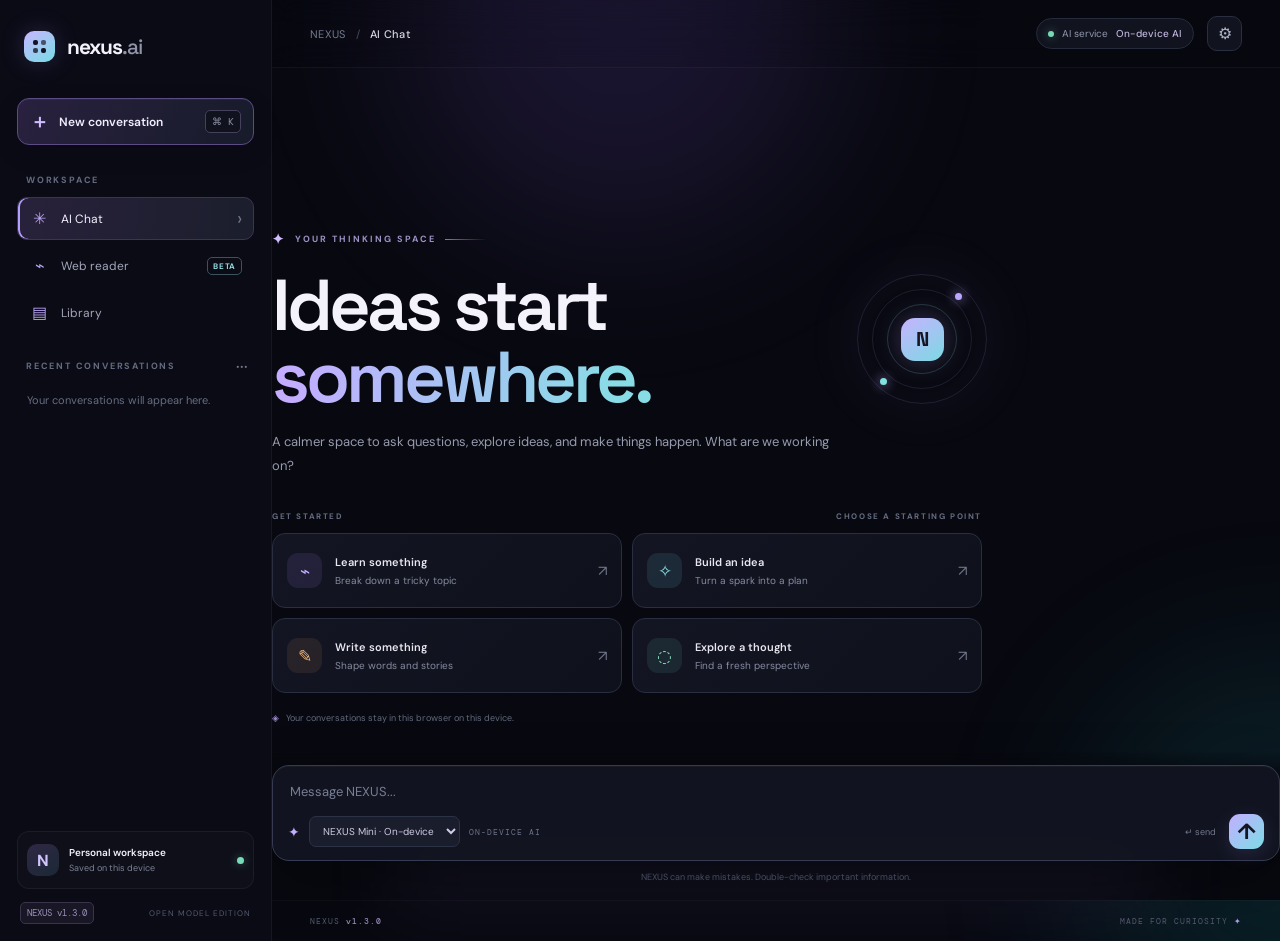
==== commit 46499e70: "Clarify local model status in NEXUS" ====
--- a/index.html
+++ b/index.html
@@ -17,7 +17,7 @@
 <div class="sidebar-bottom"><div class="workspace-card"><div class="workspace-avatar">N</div><div class="workspace-copy"><b>Personal workspace</b><span>Saved on this device</span></div><span class="online-dot"></span></div>
 <div class="sidebar-meta"><span class="version-pill">NEXUS v1.3.0</span><span class="status-caption">OPEN MODEL EDITION</span></div></div></aside>
 <main class="main"><header class="topbar"><div class="top-left"><button class="mobile-menu" id="mobileMenu" aria-label="Open navigation">☰</button><div class="breadcrumb"><span>NEXUS</span><i>/</i><b id="viewTitle">AI Chat</b></div></div>
-<div class="top-right"><button class="model-status" id="modelStatus" type="button"><i></i><span>AI service</span><b>Check status</b></button><button class="top-icon" id="settingsBtn" aria-label="Open settings" title="Settings">⚙</button></div></header>
+<div class="top-right"><button class="model-status" id="modelStatus" type="button"><i></i><span>AI service</span><b>On-device AI</b></button><button class="top-icon" id="settingsBtn" aria-label="Open settings" title="Settings">⚙</button></div></header>
 <section class="view active" id="chatView"><div class="chat-inner">
 <div class="welcome" id="welcome"><div class="eyebrow"><span class="eyebrow-spark">✦</span> YOUR THINKING SPACE <span class="eyebrow-line"></span></div>
 <div class="hero-title-wrap"><h1>Ideas start<br><em>somewhere.</em></h1><div class="hero-orbit"><span class="orbit-core">N</span><i></i><b></b></div></div>
@@ -32,7 +32,7 @@
 <div class="messages" id="messages" aria-live="polite"></div>
 <form class="composer-wrap" id="chatForm"><div class="composer-glow"></div><div class="composer">
 <textarea id="prompt" rows="1" placeholder="Message NEXUS..." aria-label="Message NEXUS"></textarea>
-<div class="composer-bottom"><div class="composer-tools"><span class="model-spark">✦</span><select id="model" aria-label="AI model"><option value="local">NEXUS Mini · On-device</option></select><span class="model-note">HOSTED AI</span></div>
+<div class="composer-bottom"><div class="composer-tools"><span class="model-spark">✦</span><select id="model" aria-label="AI model"><option value="local">NEXUS Mini · On-device</option></select><span class="model-note">ON-DEVICE AI</span></div>
 <div class="send-tools"><span class="hint">↵ send</span><button class="send" id="sendBtn" type="submit" aria-label="Send message">↑</button></div></div></div><div class="disclaimer">NEXUS can make mistakes. Double-check important information.</div></form>
 </div></section>
 <section class="view" id="readerView"><div class="tool-page"><div class="page-topline"><span class="page-icon">⌁</span><span>TOOLS / 01</span><span class="beta-pill">BETA</span></div>
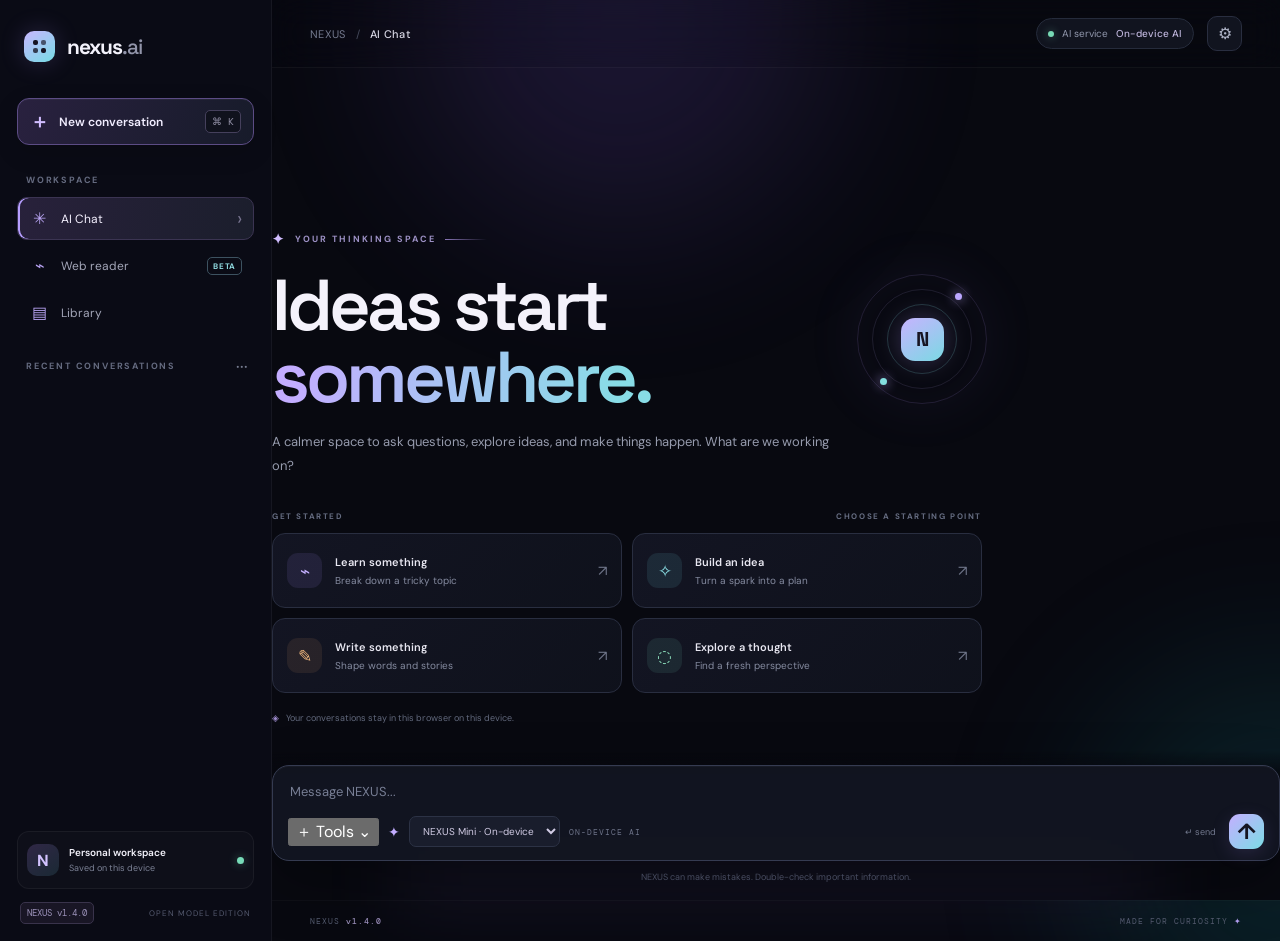
==== commit db8e7d74: "Add Tools dropdown to NEXUS composer" ====
--- a/index.html
+++ b/index.html
@@ -15,7 +15,7 @@
 <div class="history-heading"><span class="nav-label">RECENT CONVERSATIONS</span><button id="clearHistory" aria-label="Clear conversation history" title="Clear history">···</button></div>
 <div class="history" id="history"></div>
 <div class="sidebar-bottom"><div class="workspace-card"><div class="workspace-avatar">N</div><div class="workspace-copy"><b>Personal workspace</b><span>Saved on this device</span></div><span class="online-dot"></span></div>
-<div class="sidebar-meta"><span class="version-pill">NEXUS v1.3.0</span><span class="status-caption">OPEN MODEL EDITION</span></div></div></aside>
+<div class="sidebar-meta"><span class="version-pill">NEXUS v1.4.0</span><span class="status-caption">OPEN MODEL EDITION</span></div></div></aside>
 <main class="main"><header class="topbar"><div class="top-left"><button class="mobile-menu" id="mobileMenu" aria-label="Open navigation">☰</button><div class="breadcrumb"><span>NEXUS</span><i>/</i><b id="viewTitle">AI Chat</b></div></div>
 <div class="top-right"><button class="model-status" id="modelStatus" type="button"><i></i><span>AI service</span><b>On-device AI</b></button><button class="top-icon" id="settingsBtn" aria-label="Open settings" title="Settings">⚙</button></div></header>
 <section class="view active" id="chatView"><div class="chat-inner">
@@ -32,7 +32,7 @@
 <div class="messages" id="messages" aria-live="polite"></div>
 <form class="composer-wrap" id="chatForm"><div class="composer-glow"></div><div class="composer">
 <textarea id="prompt" rows="1" placeholder="Message NEXUS..." aria-label="Message NEXUS"></textarea>
-<div class="composer-bottom"><div class="composer-tools"><span class="model-spark">✦</span><select id="model" aria-label="AI model"><option value="local">NEXUS Mini · On-device</option></select><span class="model-note">ON-DEVICE AI</span></div>
+<div class="composer-bottom"><div class="composer-tools"><div class="tools-menu-wrap"><button type="button" class="tools-trigger" id="toolsTrigger" aria-expanded="false">＋ Tools <span>⌄</span></button><div class="tools-menu" id="toolsMenu" hidden><div class="tools-menu-title">NEXUS TOOLS</div><label class="tool-option"><input type="checkbox" id="webSearchToggle"><span><b>Web search</b><small>Search Wikipedia and bring results into chat</small></span></label><label class="tool-option"><input type="checkbox" id="pageReadToggle"><span><b>Read webpage</b><small>Read a public URL you include in your message</small></span></label><div class="tools-footnote">Tools only access public pages. They cannot sign in or control other tabs.</div></div></div><span class="model-spark">✦</span><select id="model" aria-label="AI model"><option value="local">NEXUS Mini · On-device</option></select><span class="model-note">ON-DEVICE AI</span></div>
 <div class="send-tools"><span class="hint">↵ send</span><button class="send" id="sendBtn" type="submit" aria-label="Send message">↑</button></div></div></div><div class="disclaimer">NEXUS can make mistakes. Double-check important information.</div></form>
 </div></section>
 <section class="view" id="readerView"><div class="tool-page"><div class="page-topline"><span class="page-icon">⌁</span><span>TOOLS / 01</span><span class="beta-pill">BETA</span></div>
@@ -43,10 +43,10 @@
 <section class="view" id="libraryView"><div class="tool-page"><div class="page-topline"><span class="page-icon">▤</span><span>YOUR WORKSPACE / 02</span></div>
 <h1>Your ideas,<br><em>kept together.</em></h1><p class="page-intro">A collection of conversations saved locally in this browser, ready whenever you need them.</p>
 <div class="library-toolbar"><span>RECENT CONVERSATIONS</span><span class="local-tag">THIS DEVICE ONLY</span></div><div class="library-list" id="libraryList"></div></div></section>
-<footer class="main-footer"><span>NEXUS <b>v1.3.0</b></span><span>MADE FOR CURIOSITY <i>✦</i></span></footer></main></div>
+<footer class="main-footer"><span>NEXUS <b>v1.4.0</b></span><span>MADE FOR CURIOSITY <i>✦</i></span></footer></main></div>
 <div class="modal-backdrop" id="settingsModal"><section class="settings-modal" role="dialog" aria-modal="true" aria-labelledby="settingsTitle">
 <div class="modal-head"><div><div class="page-kicker">PREFERENCES</div><h2 id="settingsTitle">Workspace settings</h2><p>Fine-tune your NEXUS experience.</p></div><button id="closeSettings" class="close-modal" aria-label="Close settings">×</button></div>
 <label class="setting-row"><span><b>AI model</b><small>A compact model running directly in this browser.</small></span><select id="settingsModel"><option value="local">NEXUS Mini · On-device</option></select></label>
 <div class="setting-note"><span>◈</span><p>Chat runs locally in your browser after the model downloads. Your prompts are not sent to an AI cloud provider. The first download is a few hundred megabytes and may take a while.</p></div>
-<div class="settings-version"><span>Application version</span><b>1.3.0</b></div><button id="doneSettings" class="primary-wide">Done</button></section></div>
+<div class="settings-version"><span>Application version</span><b>1.4.0</b></div><button id="doneSettings" class="primary-wide">Done</button></section></div>
 <div class="toast" id="toast" role="status"></div><script src="/app.js"></script></body></html>
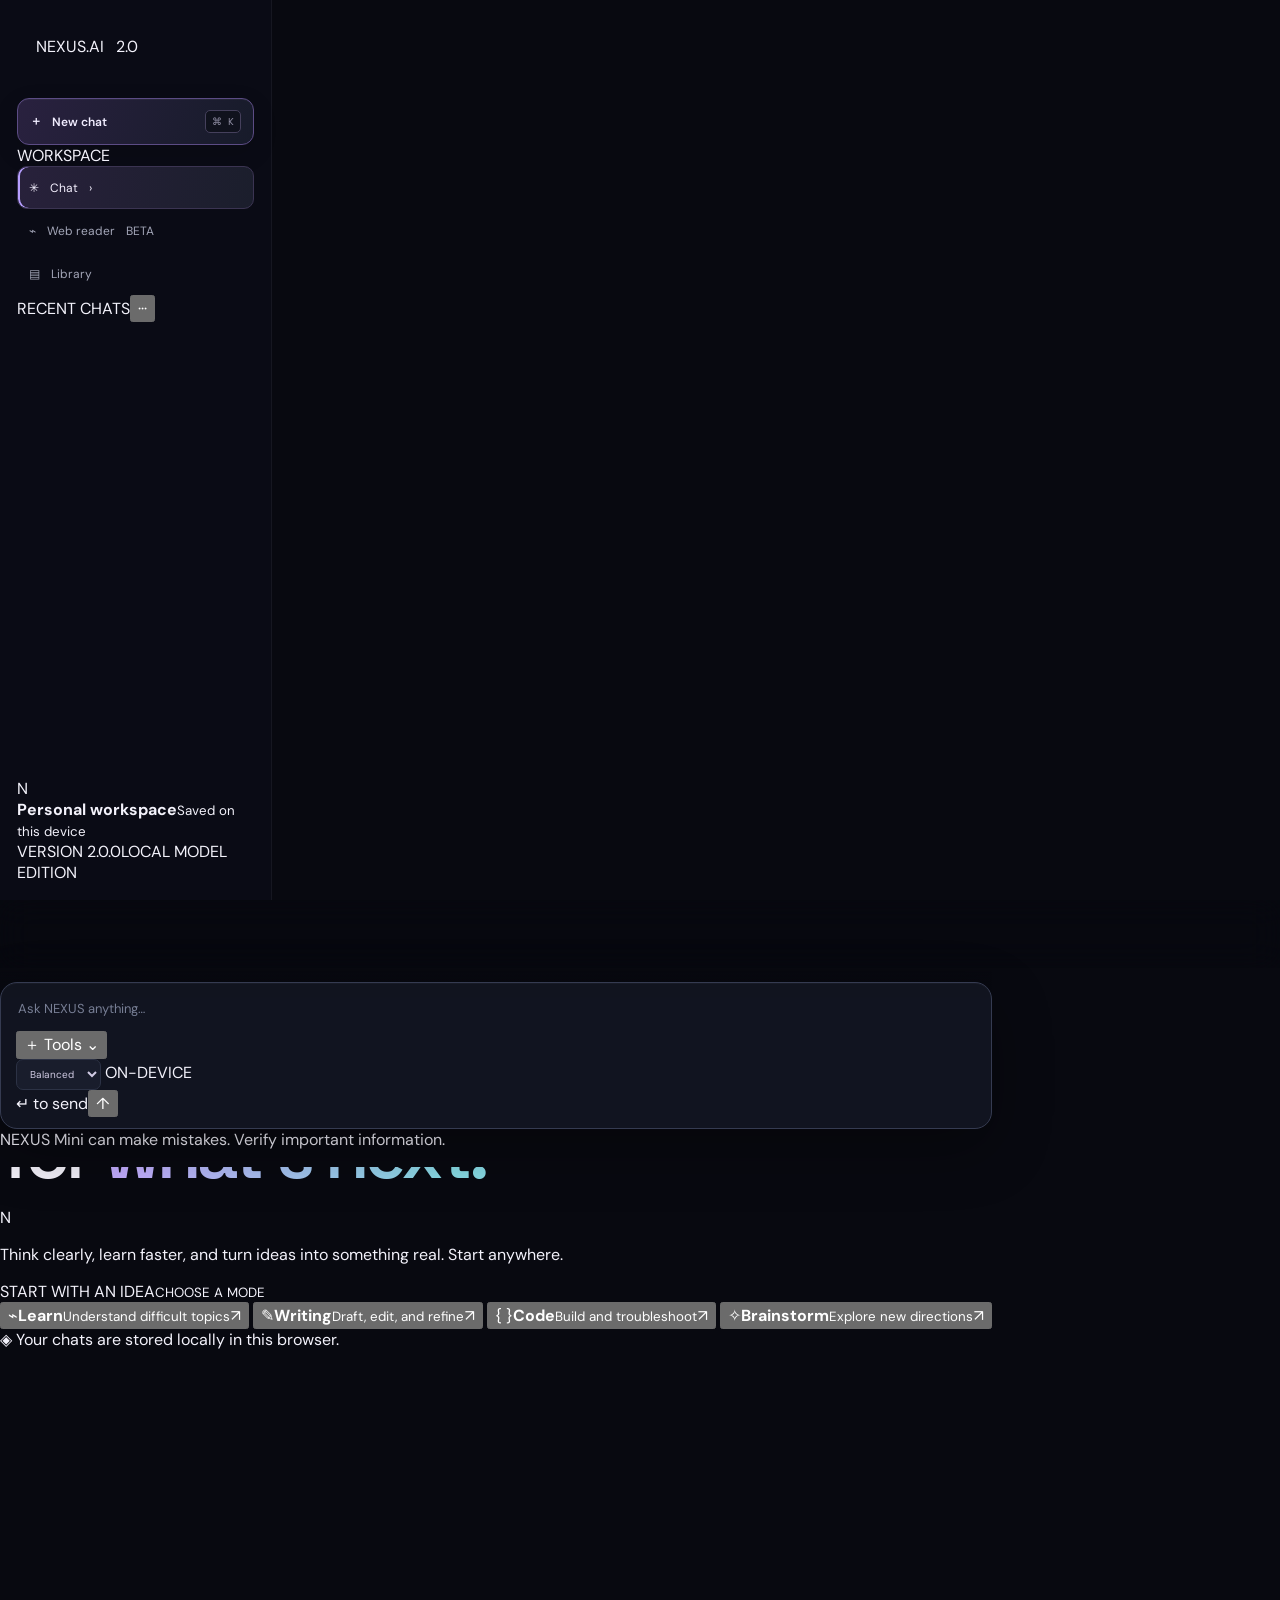
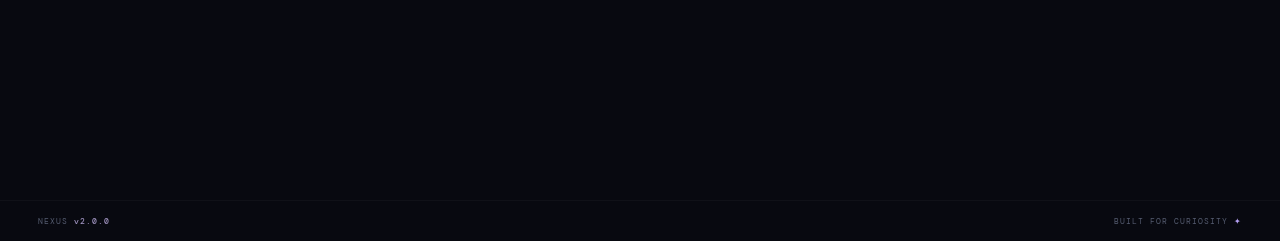
==== commit 53f5c4bf: "Rebuild NEXUS interface for v2.0.0" ====
--- a/index.html
+++ b/index.html
@@ -1,52 +1,99 @@
 <!doctype html>
-<html lang="en"><head>
-<meta charset="UTF-8"><meta name="viewport" content="width=device-width,initial-scale=1,viewport-fit=cover"><meta name="theme-color" content="#080910"><meta name="description" content="NEXUS — your AI workspace for thinking, creating, and exploring.">
+<html lang="en">
+<head>
+<meta charset="UTF-8">
+<meta name="viewport" content="width=device-width,initial-scale=1,viewport-fit=cover">
+<meta name="theme-color" content="#090b12">
+<meta name="description" content="NEXUS — a thoughtful AI workspace for learning, creating, and exploring.">
 <title>NEXUS — AI Workspace</title>
-<link rel="preconnect" href="https://fonts.googleapis.com"><link rel="preconnect" href="https://fonts.gstatic.com" crossorigin>
-<link href="https://fonts.googleapis.com/css2?family=DM+Sans:wght@400;500;600;700&family=Space+Grotesk:wght@400;500;600;700&display=swap" rel="stylesheet"><link rel="stylesheet" href="/styles.css"></head>
-<body><div class="ambient ambient-one"></div><div class="ambient ambient-two"></div><div class="app">
+<link rel="preconnect" href="https://fonts.googleapis.com">
+<link rel="preconnect" href="https://fonts.gstatic.com" crossorigin>
+<link href="https://fonts.googleapis.com/css2?family=DM+Sans:wght@400;500;600;700&family=Space+Grotesk:wght@400;500;600;700&display=swap" rel="stylesheet">
+<link rel="stylesheet" href="/styles.css">
+</head>
+<body>
+<div class="backdrop-grid"></div><div class="glow glow-a"></div><div class="glow glow-b"></div>
+<div class="app-shell">
 <aside class="sidebar" id="sidebar">
-<a class="brand" href="#" id="homeLink" aria-label="NEXUS home"><span class="brand-mark"><span></span><span></span><span></span><span></span></span><span class="brand-name">nexus<span>.ai</span></span></a>
-<button class="new-chat" id="newChat"><span class="plus">＋</span><span>New conversation</span><kbd>⌘ K</kbd></button>
-<div class="nav-label">WORKSPACE</div><nav class="primary-nav" aria-label="Workspace">
-<button class="nav-link active" data-view="chat"><span class="nav-icon">✳</span><span>AI Chat</span><span class="nav-chevron">›</span></button>
-<button class="nav-link" data-view="reader"><span class="nav-icon">⌁</span><span>Web reader</span><span class="nav-chip">BETA</span></button>
-<button class="nav-link" data-view="library"><span class="nav-icon">▤</span><span>Library</span></button></nav>
-<div class="history-heading"><span class="nav-label">RECENT CONVERSATIONS</span><button id="clearHistory" aria-label="Clear conversation history" title="Clear history">···</button></div>
-<div class="history" id="history"></div>
-<div class="sidebar-bottom"><div class="workspace-card"><div class="workspace-avatar">N</div><div class="workspace-copy"><b>Personal workspace</b><span>Saved on this device</span></div><span class="online-dot"></span></div>
-<div class="sidebar-meta"><span class="version-pill">NEXUS v1.4.0</span><span class="status-caption">OPEN MODEL EDITION</span></div></div></aside>
-<main class="main"><header class="topbar"><div class="top-left"><button class="mobile-menu" id="mobileMenu" aria-label="Open navigation">☰</button><div class="breadcrumb"><span>NEXUS</span><i>/</i><b id="viewTitle">AI Chat</b></div></div>
-<div class="top-right"><button class="model-status" id="modelStatus" type="button"><i></i><span>AI service</span><b>On-device AI</b></button><button class="top-icon" id="settingsBtn" aria-label="Open settings" title="Settings">⚙</button></div></header>
-<section class="view active" id="chatView"><div class="chat-inner">
-<div class="welcome" id="welcome"><div class="eyebrow"><span class="eyebrow-spark">✦</span> YOUR THINKING SPACE <span class="eyebrow-line"></span></div>
-<div class="hero-title-wrap"><h1>Ideas start<br><em>somewhere.</em></h1><div class="hero-orbit"><span class="orbit-core">N</span><i></i><b></b></div></div>
-<p class="hero-copy">A calmer space to ask questions, explore ideas, and make things happen. What are we working on?</p>
-<div class="section-caption"><span>GET STARTED</span><span>CHOOSE A STARTING POINT</span></div>
-<div class="prompt-grid">
-<button class="prompt-card" data-prompt="Explain a difficult topic in a simple, step-by-step way."><span class="prompt-icon purple">⌁</span><span class="prompt-text"><b>Learn something</b><small>Break down a tricky topic</small></span><i>↗</i></button>
-<button class="prompt-card" data-prompt="Help me brainstorm a unique technology project and plan how to build it."><span class="prompt-icon cyan">✧</span><span class="prompt-text"><b>Build an idea</b><small>Turn a spark into a plan</small></span><i>↗</i></button>
-<button class="prompt-card" data-prompt="Help me improve this writing while keeping my voice."><span class="prompt-icon orange">✎</span><span class="prompt-text"><b>Write something</b><small>Shape words and stories</small></span><i>↗</i></button>
-<button class="prompt-card" data-prompt="Give me a creative challenge to expand my thinking."><span class="prompt-icon green">◌</span><span class="prompt-text"><b>Explore a thought</b><small>Find a fresh perspective</small></span><i>↗</i></button></div>
-<div class="welcome-foot"><span class="tiny-shield">◈</span>Your conversations stay in this browser on this device.</div></div>
-<div class="messages" id="messages" aria-live="polite"></div>
-<form class="composer-wrap" id="chatForm"><div class="composer-glow"></div><div class="composer">
-<textarea id="prompt" rows="1" placeholder="Message NEXUS..." aria-label="Message NEXUS"></textarea>
-<div class="composer-bottom"><div class="composer-tools"><div class="tools-menu-wrap"><button type="button" class="tools-trigger" id="toolsTrigger" aria-expanded="false">＋ Tools <span>⌄</span></button><div class="tools-menu" id="toolsMenu" hidden><div class="tools-menu-title">NEXUS TOOLS</div><label class="tool-option"><input type="checkbox" id="webSearchToggle"><span><b>Web search</b><small>Search Wikipedia and bring results into chat</small></span></label><label class="tool-option"><input type="checkbox" id="pageReadToggle"><span><b>Read webpage</b><small>Read a public URL you include in your message</small></span></label><div class="tools-footnote">Tools only access public pages. They cannot sign in or control other tabs.</div></div></div><span class="model-spark">✦</span><select id="model" aria-label="AI model"><option value="local">NEXUS Mini · On-device</option></select><span class="model-note">ON-DEVICE AI</span></div>
-<div class="send-tools"><span class="hint">↵ send</span><button class="send" id="sendBtn" type="submit" aria-label="Send message">↑</button></div></div></div><div class="disclaimer">NEXUS can make mistakes. Double-check important information.</div></form>
-</div></section>
-<section class="view" id="readerView"><div class="tool-page"><div class="page-topline"><span class="page-icon">⌁</span><span>TOOLS / 01</span><span class="beta-pill">BETA</span></div>
-<h1>Read beyond<br><em>the headlines.</em></h1><p class="page-intro">Bring a public webpage into your workspace. NEXUS extracts its text so you can understand, summarize, and ask questions about what you're reading.</p>
-<form id="readerForm" class="reader-form"><span class="reader-link-icon">↗</span><input id="readerUrl" type="url" placeholder="Paste a webpage URL…" required><button type="submit" id="readerBtn">Read page <span>→</span></button></form>
-<div class="reader-hint"><span>✦</span>Works with publicly accessible pages. Sign-in pages may not be readable.</div>
-<div class="reader-result" id="readerResult"><div class="empty-tool"><span class="empty-orbit">⌁</span><b>Your reading room</b><small>Paste a public article, guide, or documentation link above.</small></div></div></div></section>
-<section class="view" id="libraryView"><div class="tool-page"><div class="page-topline"><span class="page-icon">▤</span><span>YOUR WORKSPACE / 02</span></div>
-<h1>Your ideas,<br><em>kept together.</em></h1><p class="page-intro">A collection of conversations saved locally in this browser, ready whenever you need them.</p>
-<div class="library-toolbar"><span>RECENT CONVERSATIONS</span><span class="local-tag">THIS DEVICE ONLY</span></div><div class="library-list" id="libraryList"></div></div></section>
-<footer class="main-footer"><span>NEXUS <b>v1.4.0</b></span><span>MADE FOR CURIOSITY <i>✦</i></span></footer></main></div>
-<div class="modal-backdrop" id="settingsModal"><section class="settings-modal" role="dialog" aria-modal="true" aria-labelledby="settingsTitle">
-<div class="modal-head"><div><div class="page-kicker">PREFERENCES</div><h2 id="settingsTitle">Workspace settings</h2><p>Fine-tune your NEXUS experience.</p></div><button id="closeSettings" class="close-modal" aria-label="Close settings">×</button></div>
-<label class="setting-row"><span><b>AI model</b><small>A compact model running directly in this browser.</small></span><select id="settingsModel"><option value="local">NEXUS Mini · On-device</option></select></label>
-<div class="setting-note"><span>◈</span><p>Chat runs locally in your browser after the model downloads. Your prompts are not sent to an AI cloud provider. The first download is a few hundred megabytes and may take a while.</p></div>
-<div class="settings-version"><span>Application version</span><b>1.4.0</b></div><button id="doneSettings" class="primary-wide">Done</button></section></div>
-<div class="toast" id="toast" role="status"></div><script src="/app.js"></script></body></html>+  <a class="brand" href="#" id="homeLink"><span class="brand-symbol"><i></i><i></i><i></i><i></i></span><span>NEXUS<span class="brand-ai">.AI</span></span><span class="brand-version">2.0</span></a>
+  <button class="new-chat" id="newChat"><span>＋</span> New chat <kbd>⌘ K</kbd></button>
+  <div class="side-label">WORKSPACE</div>
+  <nav class="nav-list">
+    <button class="nav-link active" data-view="chat"><span class="nav-ico">✳</span> Chat <span class="nav-arrow">›</span></button>
+    <button class="nav-link" data-view="reader"><span class="nav-ico">⌁</span> Web reader <span class="nav-beta">BETA</span></button>
+    <button class="nav-link" data-view="library"><span class="nav-ico">▤</span> Library</button>
+  </nav>
+  <div class="history-head"><span class="side-label">RECENT CHATS</span><button id="clearHistory" title="Clear saved chats">···</button></div>
+  <div class="history-list" id="history"></div>
+  <div class="sidebar-bottom">
+    <div class="profile-card"><div class="profile-avatar">N</div><div><b>Personal workspace</b><small>Saved on this device</small></div><span class="online-dot"></span></div>
+    <div class="side-foot"><span>VERSION 2.0.0</span><span>LOCAL MODEL EDITION</span></div>
+  </div>
+</aside>
+<main class="main-panel">
+<header class="topbar">
+  <div class="topbar-left"><button class="mobile-menu" id="mobileMenu" aria-label="Open menu">☰</button><div class="crumb"><span>NEXUS</span><i>/</i><b id="viewTitle">Chat</b></div></div>
+  <div class="topbar-right"><div class="status-pill" id="modelStatus"><span class="status-dot"></span><span id="statusText">Model not loaded</span></div><button class="icon-button" id="settingsBtn" aria-label="Settings" title="Settings">⚙</button></div>
+</header>
+<section class="view active" id="chatView">
+ <div class="chat-layout">
+  <div class="welcome" id="welcome">
+    <div class="eyebrow"><span>✦</span> YOUR AI WORKSPACE <i></i></div>
+    <div class="hero-row"><h1>Make room<br>for <em>what's next.</em></h1><div class="hero-mark"><div class="hero-core">N</div><span class="ring ring-one"></span><span class="ring ring-two"></span><b></b></div></div>
+    <p class="hero-description">Think clearly, learn faster, and turn ideas into something real. Start anywhere.</p>
+    <div class="section-head"><span>START WITH AN IDEA</span><small>CHOOSE A MODE</small></div>
+    <div class="mode-grid">
+      <button class="mode-card" data-mode="learn" data-prompt="Teach me this topic step by step: "><span class="mode-icon violet">⌁</span><span><b>Learn</b><small>Understand difficult topics</small></span><i>↗</i></button>
+      <button class="mode-card" data-mode="write" data-prompt="Help me write and improve this while keeping it natural: "><span class="mode-icon aqua">✎</span><span><b>Writing</b><small>Draft, edit, and refine</small></span><i>↗</i></button>
+      <button class="mode-card" data-mode="code" data-prompt="Help me plan, understand, or debug this code: "><span class="mode-icon amber">{ }</span><span><b>Code</b><small>Build and troubleshoot</small></span><i>↗</i></button>
+      <button class="mode-card" data-mode="ideas" data-prompt="Help me brainstorm creative ideas for: "><span class="mode-icon mint">✧</span><span><b>Brainstorm</b><small>Explore new directions</small></span><i>↗</i></button>
+    </div>
+    <div class="welcome-note"><span>◈</span> Your chats are stored locally in this browser.</div>
+  </div>
+  <div class="messages" id="messages" aria-live="polite"></div>
+  <form class="composer-wrap" id="chatForm" action="#" method="get">
+    <div class="composer">
+      <textarea id="prompt" rows="1" placeholder="Ask NEXUS anything…" aria-label="Message NEXUS"></textarea>
+      <div class="composer-footer">
+        <div class="composer-left">
+          <div class="tools-wrap"><button type="button" class="tools-button" id="toolsTrigger" aria-expanded="false">＋ Tools <span>⌄</span></button>
+            <div class="tools-popover" id="toolsMenu" hidden>
+              <div class="popover-title">TOOLS</div>
+              <label class="tool-row"><input type="checkbox" id="webSearchToggle"><span><b>Web search</b><small>Search encyclopedia articles</small></span></label>
+              <label class="tool-row"><input type="checkbox" id="pageReadToggle"><span><b>Read webpage</b><small>Bring a public URL into chat</small></span></label>
+              <p>Tools retrieve public information only. They do not control tabs or sign in to websites.</p>
+            </div>
+          </div>
+          <select id="modeSelect" aria-label="Response mode"><option value="balanced">Balanced</option><option value="tutor">Tutor</option><option value="concise">Concise</option><option value="creative">Creative</option><option value="technical">Technical</option></select>
+          <span class="local-label"><i></i> ON-DEVICE</span>
+        </div>
+        <div class="composer-right"><span class="enter-hint">↵ to send</span><button class="send-button" id="sendBtn" type="submit" aria-label="Send message">↑</button></div>
+      </div>
+    </div>
+    <div class="composer-disclaimer">NEXUS Mini can make mistakes. Verify important information.</div>
+  </form>
+ </div>
+</section>
+<section class="view" id="readerView">
+ <div class="tool-page">
+  <div class="page-kicker"><span>⌁</span> WORKSPACE TOOLS / 01</div><h1>Read deeper.<br><em>Think clearer.</em></h1>
+  <p class="page-intro">Paste a publicly accessible webpage and NEXUS will extract its text so you can read, summarize, and explore it.</p>
+  <form class="reader-form" id="readerForm"><span>↗</span><input id="readerUrl" type="url" placeholder="https://example.com/article" required><button id="readerBtn" type="submit">Read page <b>→</b></button></form>
+  <div class="reader-hint">✦ Public pages only. Pages behind sign-in may not work.</div>
+  <div id="readerResult" class="reader-result"><div class="empty-state"><span>⌁</span><b>Your reading room</b><small>Paste an article, guide, or documentation link above.</small></div></div>
+ </div>
+</section>
+<section class="view" id="libraryView"><div class="tool-page"><div class="page-kicker"><span>▤</span> YOUR WORKSPACE / 02</div><h1>Your ideas,<br><em>all together.</em></h1><p class="page-intro">Your saved conversations, stored on this device.</p><div class="library-heading"><b>RECENT CONVERSATIONS</b><span>THIS DEVICE ONLY</span></div><div id="libraryList" class="library-list"></div></div></section>
+<footer class="main-footer"><span>NEXUS <b>v2.0.0</b></span><span>BUILT FOR CURIOSITY <i>✦</i></span></footer>
+</main>
+</div>
+<div class="modal-backdrop" id="settingsModal"><section class="settings-dialog" role="dialog" aria-modal="true" aria-labelledby="settingsTitle">
+ <div class="dialog-head"><div><span class="dialog-kicker">PREFERENCES</span><h2 id="settingsTitle">Your workspace</h2><p>Make NEXUS feel right for you.</p></div><button id="closeSettings" class="close-button" aria-label="Close settings">×</button></div>
+ <div class="setting-line"><div><b>Appearance</b><small>Choose your workspace theme.</small></div><select id="themeSelect"><option value="dark">Midnight</option><option value="light">Daylight</option></select></div>
+ <div class="setting-line"><div><b>Send with Enter</b><small>Use Enter to send and Shift + Enter for a new line.</small></div><input type="checkbox" id="enterToSend" checked></div>
+ <div class="model-info"><span>✦</span><p><b>NEXUS Mini · Qwen2 0.5B</b><br>A compact open model runs in your browser with WebGPU. It is lightweight, but less capable than large hosted AI models. The first download needs internet; later launches can reuse the cached model.</p></div>
+ <div class="dialog-version"><span>Application version</span><b>2.0.0</b></div><button id="doneSettings" class="done-button">Done</button>
+</section></div>
+<div class="toast" id="toast" role="status"></div>
+<script src="/app.js" defer></script>
+</body></html>
--- a/styles.css
+++ b/styles.css
@@ -25,3 +25,24 @@
 @media(max-width:760px){.sidebar{position:fixed;left:-285px;top:0;bottom:0;width:272px;min-height:100dvh;transition:left .23s;box-shadow:20px 0 60px #000a}.sidebar.open{left:0}.topbar{height:60px;flex-basis:60px;padding:0 15px}.mobile-menu{display:block}.model-status{padding:7px 9px}.model-status span{display:none}.view{min-height:calc(100dvh - 60px)}.chat-inner,.tool-page{width:calc(100% - 34px)}.chat-inner{min-height:calc(100dvh - 105px)}.welcome{padding-top:32px;margin-bottom:20px}.welcome h1,.tool-page h1{font-size:clamp(44px,12vw,60px);letter-spacing:-2.8px}.hero-orbit{width:76px;height:76px;margin-right:0}.hero-orbit:before{inset:8px}.hero-orbit:after{inset:17px}.orbit-core{width:29px;height:29px;border-radius:10px;font-size:15px}.hero-orbit i{top:10px;right:14px}.hero-orbit b{bottom:10px;left:13px}.hero-copy,.page-intro{font-size:12px}.section-caption{margin-top:25px}.prompt-grid{gap:8px}.prompt-card{min-height:73px;padding:10px;gap:9px}.prompt-icon{width:30px;height:30px;flex-basis:30px}.prompt-text b{font-size:10px}.prompt-text small{font-size:9px}.welcome-foot{font-size:8px}.messages{padding-top:25px}.composer-wrap{padding-bottom:12px}.hint{display:none}.tool-page{padding:48px 0 35px}.reader-form{flex-wrap:wrap;gap:6px}.reader-form input{width:calc(100% - 48px);flex:1}.reader-form button{width:100%}.main-footer{padding:13px 17px}}
 @media(max-width:390px){.hero-orbit{display:none}.prompt-grid{grid-template-columns:1fr}.prompt-card{min-height:65px}.model-note{display:none}.composer select{max-width:180px}.library-entry{align-items:flex-start;flex-direction:column}}
 @media(prefers-reduced-motion:reduce){*,*:before,*:after{scroll-behavior:auto!important;transition:none!important;animation:none!important}}
+
+/* NEXUS 1.4.0 tool picker */
+.tools-menu-wrap{position:relative}
+.tools-trigger{display:flex;align-items:center;gap:6px;border:1px solid #373d52;background:#171b29;color:#d6d0e9;border-radius:8px;padding:7px 10px;font-size:10px;cursor:pointer;white-space:nowrap}
+.tools-trigger:hover,.tools-trigger[aria-expanded="true"]{border-color:#8775b4;color:#f2eaff}
+.tools-trigger span{color:#9d91bd}
+.tools-menu{position:absolute;left:0;bottom:calc(100% + 12px);width:min(290px,calc(100vw - 44px));padding:12px;border:1px solid #3b4056;border-radius:13px;background:#151827;box-shadow:0 18px 50px #0009;z-index:20}
+.tools-menu[hidden]{display:none}
+.tools-menu-title{font:9px 'DM Mono',monospace;letter-spacing:1.5px;color:#9b8dbd;padding:3px 5px 10px}
+.tool-option{display:flex;align-items:flex-start;gap:10px;padding:10px 7px;border-radius:9px;cursor:pointer}
+.tool-option:hover{background:#ffffff08}
+.tool-option input{accent-color:#ad98ed;margin:3px 0 0}
+.tool-option span{display:flex;flex-direction:column;gap:4px}
+.tool-option b{font-size:11px;color:#eeeaf8}
+.tool-option small{font-size:9px;line-height:1.5;color:#9097aa}
+.tools-footnote{border-top:1px solid #ffffff12;margin-top:7px;padding:10px 5px 2px;color:#747c91;font-size:9px;line-height:1.5}
+.tool-source-list{margin-top:12px;padding:10px 12px;border:1px solid #30364a;border-radius:11px;background:#111522}
+.tool-source-list b{display:block;font-size:10px;color:#bcaaff;margin-bottom:6px}
+.tool-source-list a{display:block;color:#91dfe6;font-size:10px;line-height:1.6;text-decoration:none;margin-top:4px;overflow-wrap:anywhere}
+.tool-source-list a:hover{text-decoration:underline}
+@media(max-width:600px){.composer-tools{gap:6px}.tools-trigger{padding:7px 8px}.model-note{display:none}.composer select{max-width:130px}}
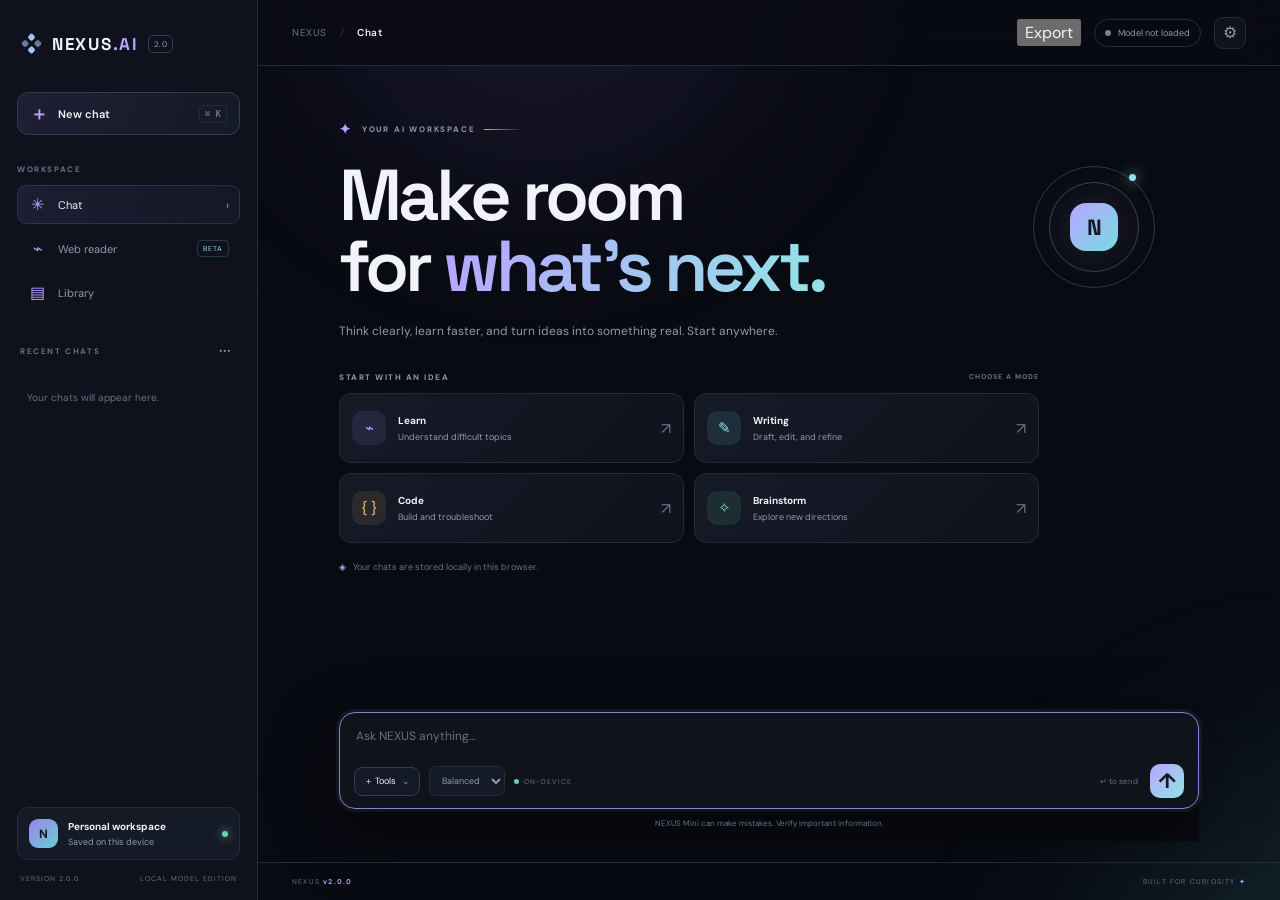
==== commit 05005bc0: "Add export action to NEXUS 2.0.0" ====
--- a/index.html
+++ b/index.html
@@ -33,7 +33,7 @@
 <main class="main-panel">
 <header class="topbar">
   <div class="topbar-left"><button class="mobile-menu" id="mobileMenu" aria-label="Open menu">☰</button><div class="crumb"><span>NEXUS</span><i>/</i><b id="viewTitle">Chat</b></div></div>
-  <div class="topbar-right"><div class="status-pill" id="modelStatus"><span class="status-dot"></span><span id="statusText">Model not loaded</span></div><button class="icon-button" id="settingsBtn" aria-label="Settings" title="Settings">⚙</button></div>
+  <div class="topbar-right"><button class="export-button" id="exportBtn" type="button">Export</button><div class="status-pill" id="modelStatus"><span class="status-dot"></span><span id="statusText">Model not loaded</span></div><button class="icon-button" id="settingsBtn" aria-label="Settings" title="Settings">⚙</button></div>
 </header>
 <section class="view active" id="chatView">
  <div class="chat-layout">
--- a/styles.css
+++ b/styles.css
@@ -1,48 +1,9 @@
-@import url('https://fonts.googleapis.com/css2?family=DM+Mono:wght@400;500&display=swap');
-:root{color-scheme:dark;--bg:#080910;--line:#252a3a;--text:#f3f2fb;--muted:#9095aa;--violet:#b9a2ff;--cyan:#8de4e9}
-*{box-sizing:border-box}html{min-height:100%;background:var(--bg)}body{margin:0;min-height:100vh;background:var(--bg);color:var(--text);font-family:'DM Sans',sans-serif;overflow-x:hidden}button,input,textarea,select{font:inherit}button{-webkit-tap-highlight-color:transparent}
-.ambient{position:fixed;pointer-events:none;filter:blur(90px);opacity:.16;z-index:0;border-radius:50%}.ambient-one{width:420px;height:420px;top:-190px;left:32%;background:#8059dd}.ambient-two{width:380px;height:380px;right:-190px;bottom:-150px;background:#1c9fa8}
-.app{position:relative;z-index:1;display:flex;min-height:100vh}.sidebar{width:272px;flex:0 0 272px;padding:25px 17px 17px;background:rgba(12,13,22,.91);border-right:1px solid #ffffff0d;backdrop-filter:blur(24px);display:flex;flex-direction:column;min-height:100vh;z-index:5}
-.brand{height:42px;display:flex;align-items:center;gap:12px;padding:0 7px;color:var(--text);text-decoration:none;margin-bottom:31px}.brand-mark{width:31px;height:31px;border-radius:10px;background:linear-gradient(145deg,#c8b6ff,#77dce5);display:grid;grid-template-columns:repeat(2,5px);grid-template-rows:repeat(2,5px);gap:3px;align-content:center;justify-content:center;box-shadow:0 0 24px #a78bfa35}.brand-mark span{background:#151323;border-radius:2px}.brand-mark span:nth-child(2){opacity:.65}.brand-mark span:nth-child(3){opacity:.78}.brand-name{font:700 21px 'Space Grotesk';letter-spacing:-1px}.brand-name span{color:#9295aa;font-weight:500}
-.new-chat{height:47px;display:flex;align-items:center;gap:10px;padding:0 12px;border:1px solid #5c4c85;background:linear-gradient(110deg,#29213f,#171b2a);border-radius:12px;color:#f1edff;font-size:12px;font-weight:600;cursor:pointer;box-shadow:inset 0 1px #ffffff0b,0 8px 24px #0002;transition:.2s}.new-chat:hover{border-color:#a58ee7;transform:translateY(-1px)}.plus{font-size:19px;color:#d1bdff}.new-chat kbd{margin-left:auto;padding:4px 6px;border:1px solid #45405c;border-radius:5px;background:#10121d;color:#9290a6;font:10px 'DM Mono',monospace}
-.nav-label{margin:29px 9px 11px;color:#656b80;font-size:9px;font-weight:700;letter-spacing:1.8px}.primary-nav{display:grid;gap:4px}.nav-link{height:43px;width:100%;display:flex;align-items:center;gap:11px;padding:0 11px;border:1px solid transparent;background:transparent;color:#a3a6b8;text-align:left;border-radius:10px;font-size:12px;cursor:pointer;transition:.18s}.nav-link:hover{background:#ffffff08;color:#f1effa}.nav-link.active{background:linear-gradient(100deg,#28213b,#1b1e2c);border-color:#3b3452;color:#f5f1ff;box-shadow:inset 2px 0 #b69eff}.nav-icon{width:21px;text-align:center;color:#b9a4f3;font-size:16px}.nav-chevron{margin-left:auto;color:#77738f;font-size:19px;opacity:0}.nav-link.active .nav-chevron{opacity:1}.nav-chip,.beta-pill{margin-left:auto;border:1px solid #3d5260;border-radius:5px;padding:3px 5px;color:#91dce2;font-size:8px;font-weight:700;letter-spacing:.7px}
-.history-heading{display:flex;align-items:center;justify-content:space-between;margin-top:26px}.history-heading .nav-label{margin:0 9px 10px}.history-heading button{border:0;background:none;color:#777d91;font-size:18px;cursor:pointer;margin-top:-8px}.history{display:flex;flex-direction:column;gap:3px;overflow:auto;max-height:38vh}.history-empty{padding:10px;color:#666d81;font-size:11px;line-height:1.6}.history-item{width:100%;border:1px solid transparent;background:transparent;color:#a2a6b8;text-align:left;padding:10px;border-radius:8px;font-size:11px;white-space:nowrap;text-overflow:ellipsis;overflow:hidden;cursor:pointer}.history-item:hover{background:#ffffff08;border-color:#ffffff0a;color:#e7e5f1}
-.sidebar-bottom{margin-top:auto}.workspace-card{display:flex;align-items:center;gap:10px;padding:12px 9px;border:1px solid #ffffff0d;background:#ffffff05;border-radius:12px}.workspace-avatar{width:32px;height:32px;display:grid;place-items:center;border-radius:10px;background:linear-gradient(145deg,#302746,#1a2934);color:#d3c3ff;font-weight:700}.workspace-copy{display:flex;flex-direction:column;gap:3px}.workspace-copy b{font-size:10px;font-weight:600}.workspace-copy span{font-size:9px;color:#7b8195}.online-dot{width:7px;height:7px;margin-left:auto;border-radius:50%;background:#77dbb8;box-shadow:0 0 10px #77dbb877}.sidebar-meta{display:flex;align-items:center;justify-content:space-between;padding:13px 3px 0}.version-pill{font:9px 'DM Mono',monospace;color:#9b91b8;border:1px solid #39334b;background:#191625;border-radius:5px;padding:4px 6px}.status-caption{font-size:8px;letter-spacing:1px;color:#555b70}
-.main{position:relative;flex:1;min-width:0;display:flex;flex-direction:column}.topbar{height:68px;flex:0 0 68px;padding:0 38px;border-bottom:1px solid #ffffff0b;display:flex;align-items:center;justify-content:space-between;background:#0a0b120c;backdrop-filter:blur(16px)}.top-left,.top-right{display:flex;align-items:center;gap:13px}.breadcrumb{display:flex;align-items:center;gap:10px;font-size:11px;color:#73798e;letter-spacing:.3px}.breadcrumb i{font-style:normal;color:#45495b}.breadcrumb b{color:#d8d7e4;font-weight:500}.model-status{display:flex;align-items:center;gap:8px;border:1px solid #252b3b;background:#11141f;color:#9298ad;border-radius:20px;padding:8px 11px;font-size:10px;cursor:pointer}.model-status i{width:6px;height:6px;background:#78d9b5;border-radius:50%;box-shadow:0 0 9px #78d9b577}.model-status b{font-weight:500;color:#c0b6dd}.top-icon,.mobile-menu{width:35px;height:35px;border:1px solid #292e40;border-radius:10px;background:#11141f;color:#aeb3c6;cursor:pointer;transition:.2s}.top-icon:hover,.mobile-menu:hover{border-color:#6a5b8e;color:#e8ddff}.mobile-menu{display:none}
-.view{display:none;flex:1;min-height:calc(100vh - 68px)}.view.active{display:flex}.chat-inner{width:min(900px,calc(100% - 72px));margin:0 auto;display:flex;flex-direction:column;min-height:calc(100vh - 112px);flex:1}
-.welcome{position:relative;margin:auto 0 27px;padding-top:45px}.eyebrow,.page-topline{display:flex;align-items:center;gap:9px;color:#9d91c5;font-size:9px;font-weight:700;letter-spacing:2px}.eyebrow-spark{color:#d1bdff;font-size:14px}.eyebrow-line{width:42px;height:1px;background:linear-gradient(90deg,#8976b7,transparent)}.hero-title-wrap{position:relative;display:flex;align-items:center;justify-content:space-between;max-width:760px}
-.welcome h1,.tool-page h1{font:600 clamp(47px,6vw,72px)/.99 'Space Grotesk';letter-spacing:-4px;margin:22px 0 17px;color:#f4f2fb}.welcome h1 em,.tool-page h1 em{font-style:normal;background:linear-gradient(100deg,#c3adff 8%,#88dce6 90%);color:transparent;background-clip:text}.hero-copy,.page-intro{max-width:570px;color:#969bad;font-size:13px;line-height:1.85;margin:0}
-.hero-orbit{position:relative;width:130px;height:130px;margin-right:45px;border:1px solid #a58be42b;border-radius:50%;display:grid;place-items:center;box-shadow:0 0 60px #8b72db14,inset 0 0 45px #8b72db0b}.hero-orbit:before,.hero-orbit:after{content:"";position:absolute;border:1px solid #8c82b52b;border-radius:50%;inset:14px}.hero-orbit:after{inset:29px;border-color:#83d9e233}.orbit-core{width:43px;height:43px;display:grid;place-items:center;border-radius:14px;background:linear-gradient(145deg,#c7b3ff,#7bd9e3);color:#171522;font:700 20px 'Space Grotesk';box-shadow:0 0 28px #9d8be755}.hero-orbit i,.hero-orbit b{position:absolute;width:7px;height:7px;border-radius:50%;background:#bca7ff;box-shadow:0 0 12px #bca7ff}.hero-orbit i{top:18px;right:24px}.hero-orbit b{bottom:18px;left:22px;background:#83e0df}
-.section-caption{display:flex;justify-content:space-between;max-width:710px;margin:33px 0 12px;color:#666d82;font-size:8px;font-weight:700;letter-spacing:1.6px}.prompt-grid{display:grid;grid-template-columns:repeat(2,minmax(0,1fr));gap:10px;max-width:710px}.prompt-card{display:flex;align-items:center;gap:13px;min-height:75px;text-align:left;padding:13px 14px;border:1px solid #292e40;border-radius:13px;background:linear-gradient(135deg,#151725e8,#10131de8);color:#e8e7f1;cursor:pointer;transition:transform .2s,border-color .2s,background .2s}.prompt-card:hover{transform:translateY(-2px);border-color:#6b5d8f;background:linear-gradient(135deg,#201d31,#121923)}.prompt-icon{width:35px;height:35px;flex:0 0 35px;display:grid;place-items:center;border-radius:11px;font-size:17px}.prompt-icon.purple{background:#a98bff1b;color:#c4b0ff}.prompt-icon.cyan{background:#73dce51a;color:#8ee3e9}.prompt-icon.orange{background:#e8a66b19;color:#edb57d}.prompt-icon.green{background:#7bd9b51a;color:#8de0bd}.prompt-text{display:flex;flex-direction:column;gap:5px}.prompt-text b{font-size:11px;font-weight:600}.prompt-text small{font-size:10px;color:#858ba0}.prompt-card>i{margin-left:auto;color:#6e7488;font-style:normal;font-size:15px}.welcome-foot{display:flex;align-items:center;gap:7px;margin-top:19px;color:#62697d;font-size:9px}.tiny-shield{color:#9d8acb}
-.messages{display:none;flex-direction:column;gap:26px;padding:38px 0 22px;flex:1}.message{display:flex;gap:13px;align-items:flex-start}.message.user{justify-content:flex-end}.message-avatar{width:31px;height:31px;flex:0 0 31px;border-radius:10px;display:grid;place-items:center;background:linear-gradient(145deg,#332849,#202137);color:#d1c0ff;font-weight:700;font-size:11px;border:1px solid #ffffff12}.message.user .message-avatar{order:2;background:linear-gradient(145deg,#183c43,#1c293b);color:#a5e7e7}.message-bubble{max-width:min(700px,calc(100% - 46px));font-size:13px;line-height:1.85;color:#d9dbea;white-space:pre-wrap;overflow-wrap:anywhere}.message.user .message-bubble{padding:11px 15px;border:1px solid #34394e;border-radius:15px 15px 4px 15px;background:linear-gradient(135deg,#202238,#171b29)}.message.assistant .message-bubble{padding-top:2px}
-.composer-wrap{position:sticky;bottom:0;padding:14px 0 17px;background:linear-gradient(transparent,#080910 19%);z-index:2}.composer-glow{position:absolute;inset:auto 12% 0;height:50px;background:#9c82f51c;filter:blur(40px);pointer-events:none}.composer{position:relative;padding:14px 15px 11px;border:1px solid #353b51;border-radius:17px;background:rgba(18,21,33,.96);box-shadow:0 20px 60px #0005,inset 0 1px #ffffff08;transition:border-color .2s}.composer:focus-within{border-color:#8170ae;box-shadow:0 0 0 3px #9d83f20d,0 20px 60px #0005}.composer textarea{width:100%;display:block;resize:none;max-height:180px;min-height:34px;border:0;outline:0;background:none;color:#f2f2fa;font:13px/1.6 'DM Sans';padding:2px 2px 10px}.composer textarea::placeholder{color:#777e94}.composer-bottom{display:flex;align-items:center;justify-content:space-between;gap:10px}.composer-tools,.send-tools{display:flex;align-items:center;gap:9px;min-width:0}.model-spark{color:#c3adff;font-size:14px}.composer select,.setting-row select{max-width:210px;border:1px solid #2c3245;background:#191d2c;color:#d1cbe4;border-radius:7px;padding:7px 9px;font-size:10px;outline:none}.model-note{font:8px 'DM Mono',monospace;letter-spacing:1px;color:#6c7287}.send-tools{gap:13px}.hint{font-size:9px;color:#72788d}.send{width:35px;height:35px;border:0;border-radius:11px;background:linear-gradient(135deg,#c4afff,#7cdce5);color:#151421;font-size:22px;font-weight:700;cursor:pointer;box-shadow:0 5px 18px #8e79d52b;transition:transform .18s,filter .18s}.send:hover{transform:translateY(-1px);filter:brightness(1.08)}.send:disabled{opacity:.5;cursor:wait}.disclaimer{text-align:center;color:#555c70;font-size:9px;padding-top:10px}
-.tool-page{width:min(850px,calc(100% - 72px));margin:0 auto;padding:75px 0 55px}.page-topline{margin-bottom:25px}.page-icon{width:28px;height:28px;display:grid;place-items:center;border:1px solid #44395e;border-radius:9px;background:#1a1727;color:#c2adff;font-size:16px}.tool-page h1{margin:0 0 18px}.page-intro{max-width:610px}.reader-form{display:flex;align-items:center;gap:10px;margin-top:31px;padding:8px;border:1px solid #34394e;border-radius:15px;background:#121522;box-shadow:0 16px 45px #0003}.reader-link-icon{padding-left:10px;color:#bba8ff;font-size:17px}.reader-form input{flex:1;min-width:0;background:none;border:0;outline:0;color:#edf0fa;font-size:12px;padding:11px}.reader-form input::placeholder{color:#72798e}.reader-form button,.primary-wide{border:0;border-radius:10px;background:linear-gradient(110deg,#bda7ff,#80dce5);color:#151421;font-weight:700;font-size:11px;padding:13px 16px;cursor:pointer;transition:filter .2s}.reader-form button:hover,.primary-wide:hover{filter:brightness(1.08)}.reader-form button span{font-size:15px;margin-left:8px}.reader-hint{display:flex;align-items:center;gap:7px;margin-top:11px;color:#6e7488;font-size:9px}.reader-hint span{color:#bca9f1}.reader-result{margin-top:26px}.empty-tool{min-height:205px;border:1px dashed #363b50;border-radius:16px;background:#ffffff03;display:flex;flex-direction:column;align-items:center;justify-content:center;gap:10px;color:#8990a5}.empty-orbit{width:48px;height:48px;display:grid;place-items:center;border:1px solid #574977;border-radius:15px;background:#211b30;color:#c6b3ff;font-size:24px;box-shadow:0 0 30px #a48af51c}.empty-tool b{font-size:12px;color:#d2d3e0}.empty-tool small{font-size:10px;color:#7f869b}.article-card{border:1px solid #2e3448;border-radius:16px;background:#111522;padding:22px;box-shadow:0 18px 50px #0003}.article-card h2{font:600 22px 'Space Grotesk';margin:0 0 8px}.article-meta{color:#8992a9;font-size:10px;margin-bottom:17px}.article-text{white-space:pre-wrap;overflow-wrap:anywhere;color:#cbd2e2;font-size:12px;line-height:1.85;max-height:480px;overflow:auto}
-.library-toolbar{display:flex;justify-content:space-between;align-items:center;margin-top:36px;padding-bottom:12px;border-bottom:1px solid #ffffff12;color:#747b91;font-size:9px;font-weight:700;letter-spacing:1.5px}.local-tag{font:8px 'DM Mono',monospace;color:#7b8296;letter-spacing:.8px}.library-list{display:grid;gap:9px;margin-top:13px}.library-entry{padding:16px;border:1px solid #2a3043;border-radius:13px;background:#111522;display:flex;justify-content:space-between;align-items:center;gap:12px;transition:border-color .2s}.library-entry:hover{border-color:#61557d}.library-entry b{font-size:12px;color:#e3e2ee}.library-entry small{display:block;color:#81889c;font-size:10px;margin-top:5px}.library-entry button{border:1px solid #3b4055;background:#1a1e2c;color:#c4bed8;border-radius:8px;padding:8px 11px;font-size:10px;cursor:pointer}.library-entry button:hover{border-color:#8470b1}
-.main-footer{display:flex;justify-content:space-between;align-items:center;padding:15px 38px;border-top:1px solid #ffffff08;color:#555c70;font:8px 'DM Mono',monospace;letter-spacing:1px}.main-footer b{color:#9d91bd;font-weight:500}.main-footer i{color:#b6a1f5;font-style:normal}
-.modal-backdrop{display:none;position:fixed;inset:0;background:#05060bd9;backdrop-filter:blur(10px);z-index:10;align-items:center;justify-content:center;padding:20px}.modal-backdrop.open{display:flex}.settings-modal{width:min(460px,100%);padding:25px;border:1px solid #3a3e52;border-radius:20px;background:linear-gradient(145deg,#171a29,#10121d);box-shadow:0 25px 90px #0009}.modal-head{display:flex;justify-content:space-between;align-items:flex-start;margin-bottom:23px}.modal-head h2{font:600 23px 'Space Grotesk';margin:7px 0 5px}.modal-head p{margin:0;color:#858ca0;font-size:11px}.close-modal{width:31px;height:31px;border:1px solid #34394c;border-radius:9px;background:#ffffff05;color:#b9bfd0;font-size:21px;cursor:pointer}.setting-row{display:flex;justify-content:space-between;align-items:center;gap:12px;padding:16px 0;border-top:1px solid #2c3143}.setting-row b{display:block;font-size:12px}.setting-row small{display:block;color:#8790a4;font-size:10px;margin-top:5px}.setting-note{display:flex;gap:10px;margin:13px 0 15px;padding:13px;border:1px solid #343149;border-radius:11px;background:#1b1928}.setting-note span{color:#c4adff}.setting-note p{margin:0;color:#9298aa;font-size:10px;line-height:1.7}.settings-version{display:flex;justify-content:space-between;padding:12px 1px 18px;color:#858ca0;font-size:10px}.settings-version b{font:10px 'DM Mono',monospace;color:#c6b8e8}.primary-wide{width:100%}
-.toast{position:fixed;bottom:24px;left:50%;transform:translate(-50%,12px);opacity:0;pointer-events:none;background:#202438;border:1px solid #444b64;color:#e5e7f1;padding:11px 15px;border-radius:10px;font-size:11px;transition:.2s;z-index:20;box-shadow:0 10px 35px #0006}.toast.show{opacity:1;transform:translate(-50%,0)}
-@media(max-width:900px){.hero-orbit{margin-right:12px;width:105px;height:105px}.hero-orbit:before{inset:11px}.hero-orbit:after{inset:24px}.orbit-core{width:37px;height:37px}}
-@media(max-width:760px){.sidebar{position:fixed;left:-285px;top:0;bottom:0;width:272px;min-height:100dvh;transition:left .23s;box-shadow:20px 0 60px #000a}.sidebar.open{left:0}.topbar{height:60px;flex-basis:60px;padding:0 15px}.mobile-menu{display:block}.model-status{padding:7px 9px}.model-status span{display:none}.view{min-height:calc(100dvh - 60px)}.chat-inner,.tool-page{width:calc(100% - 34px)}.chat-inner{min-height:calc(100dvh - 105px)}.welcome{padding-top:32px;margin-bottom:20px}.welcome h1,.tool-page h1{font-size:clamp(44px,12vw,60px);letter-spacing:-2.8px}.hero-orbit{width:76px;height:76px;margin-right:0}.hero-orbit:before{inset:8px}.hero-orbit:after{inset:17px}.orbit-core{width:29px;height:29px;border-radius:10px;font-size:15px}.hero-orbit i{top:10px;right:14px}.hero-orbit b{bottom:10px;left:13px}.hero-copy,.page-intro{font-size:12px}.section-caption{margin-top:25px}.prompt-grid{gap:8px}.prompt-card{min-height:73px;padding:10px;gap:9px}.prompt-icon{width:30px;height:30px;flex-basis:30px}.prompt-text b{font-size:10px}.prompt-text small{font-size:9px}.welcome-foot{font-size:8px}.messages{padding-top:25px}.composer-wrap{padding-bottom:12px}.hint{display:none}.tool-page{padding:48px 0 35px}.reader-form{flex-wrap:wrap;gap:6px}.reader-form input{width:calc(100% - 48px);flex:1}.reader-form button{width:100%}.main-footer{padding:13px 17px}}
-@media(max-width:390px){.hero-orbit{display:none}.prompt-grid{grid-template-columns:1fr}.prompt-card{min-height:65px}.model-note{display:none}.composer select{max-width:180px}.library-entry{align-items:flex-start;flex-direction:column}}
-@media(prefers-reduced-motion:reduce){*,*:before,*:after{scroll-behavior:auto!important;transition:none!important;animation:none!important}}
-
-/* NEXUS 1.4.0 tool picker */
-.tools-menu-wrap{position:relative}
-.tools-trigger{display:flex;align-items:center;gap:6px;border:1px solid #373d52;background:#171b29;color:#d6d0e9;border-radius:8px;padding:7px 10px;font-size:10px;cursor:pointer;white-space:nowrap}
-.tools-trigger:hover,.tools-trigger[aria-expanded="true"]{border-color:#8775b4;color:#f2eaff}
-.tools-trigger span{color:#9d91bd}
-.tools-menu{position:absolute;left:0;bottom:calc(100% + 12px);width:min(290px,calc(100vw - 44px));padding:12px;border:1px solid #3b4056;border-radius:13px;background:#151827;box-shadow:0 18px 50px #0009;z-index:20}
-.tools-menu[hidden]{display:none}
-.tools-menu-title{font:9px 'DM Mono',monospace;letter-spacing:1.5px;color:#9b8dbd;padding:3px 5px 10px}
-.tool-option{display:flex;align-items:flex-start;gap:10px;padding:10px 7px;border-radius:9px;cursor:pointer}
-.tool-option:hover{background:#ffffff08}
-.tool-option input{accent-color:#ad98ed;margin:3px 0 0}
-.tool-option span{display:flex;flex-direction:column;gap:4px}
-.tool-option b{font-size:11px;color:#eeeaf8}
-.tool-option small{font-size:9px;line-height:1.5;color:#9097aa}
-.tools-footnote{border-top:1px solid #ffffff12;margin-top:7px;padding:10px 5px 2px;color:#747c91;font-size:9px;line-height:1.5}
-.tool-source-list{margin-top:12px;padding:10px 12px;border:1px solid #30364a;border-radius:11px;background:#111522}
-.tool-source-list b{display:block;font-size:10px;color:#bcaaff;margin-bottom:6px}
-.tool-source-list a{display:block;color:#91dfe6;font-size:10px;line-height:1.6;text-decoration:none;margin-top:4px;overflow-wrap:anywhere}
-.tool-source-list a:hover{text-decoration:underline}
-@media(max-width:600px){.composer-tools{gap:6px}.tools-trigger{padding:7px 8px}.model-note{display:none}.composer select{max-width:130px}}
+/* NEXUS 2.0.0 */
+:root{color-scheme:dark;--bg:#090b12;--panel:#10131d;--panel2:#151a27;--line:#252b3c;--line2:#333b50;--text:#f2f3fa;--muted:#9299ad;--dim:#687187;--violet:#b9a4ff;--aqua:#91e4e5;--shadow:0 22px 70px #0007}
+:root[data-theme="light"]{color-scheme:light;--bg:#f4f5fa;--panel:#fff;--panel2:#f0f1f8;--line:#e0e2ec;--line2:#cfd3e2;--text:#202235;--muted:#666d83;--dim:#8990a4;--violet:#7659ca;--aqua:#287d85;--shadow:0 22px 70px #29304b16}
+*{box-sizing:border-box}html,body{margin:0;min-height:100%;background:var(--bg);color:var(--text);font-family:'DM Sans',sans-serif}body{min-height:100dvh;overflow-x:hidden}button,input,textarea,select{font:inherit}button{color:inherit}.backdrop-grid{position:fixed;inset:0;pointer-events:none;opacity:.17;background-image:linear-gradient(#9aa5c00a 1px,transparent 1px),linear-gradient(90deg,#9aa5c00a 1px,transparent 1px);background-size:48px 48px;mask-image:linear-gradient(to bottom,#000,transparent 80%)}.glow{position:fixed;width:440px;height:440px;border-radius:50%;filter:blur(110px);opacity:.12;pointer-events:none}.glow-a{top:-270px;left:25%;background:#9170f9}.glow-b{right:-260px;bottom:-300px;background:#52c9d0}.app-shell{position:relative;display:flex;min-height:100dvh}.sidebar{position:fixed;z-index:8;inset:0 auto 0 0;width:258px;padding:25px 17px 17px;background:color-mix(in srgb,var(--panel) 94%,transparent);border-right:1px solid var(--line);display:flex;flex-direction:column;backdrop-filter:blur(24px)}.brand{height:37px;display:flex;align-items:center;gap:10px;text-decoration:none;color:var(--text);font:700 17px 'Space Grotesk';letter-spacing:1.7px;padding:0 7px}.brand-ai{color:var(--violet)}.brand-version{font:8px 'DM Sans';letter-spacing:.5px;border:1px solid var(--line2);border-radius:5px;padding:3px 5px;color:var(--muted)}.brand-symbol{display:grid;grid-template-columns:repeat(2,6px);gap:3px;transform:rotate(45deg);margin-right:3px}.brand-symbol i{width:6px;height:6px;border-radius:2px;background:linear-gradient(135deg,var(--violet),var(--aqua))}.brand-symbol i:nth-child(2),.brand-symbol i:nth-child(3){opacity:.58}.new-chat{margin:30px 0 29px;height:43px;border:1px solid var(--line2);border-radius:11px;background:linear-gradient(110deg,#a98df51c,#7bdde50c);display:flex;align-items:center;gap:10px;padding:0 12px;font-size:11px;font-weight:600;cursor:pointer;transition:.2s}.new-chat:hover{border-color:var(--violet);transform:translateY(-1px)}.new-chat>span{font-size:18px;color:var(--violet)}kbd{margin-left:auto;color:var(--dim);font-size:9px;border:1px solid var(--line);border-radius:4px;padding:3px 5px}.side-label{font:8px 'DM Sans';font-weight:700;letter-spacing:1.6px;color:var(--dim)}.nav-list{display:grid;gap:5px;margin:11px 0 26px}.nav-link{height:39px;display:flex;align-items:center;gap:11px;padding:0 10px;border:1px solid transparent;border-radius:9px;background:none;color:var(--muted);text-align:left;font-size:11px;cursor:pointer}.nav-link:hover{background:var(--panel2);color:var(--text)}.nav-link.active{color:var(--text);background:linear-gradient(100deg,#a78bf51b,#6ad9e40b);border-color:#a88ef52c}.nav-ico{width:19px;text-align:center;color:var(--violet);font-size:16px}.nav-arrow{margin-left:auto;color:var(--violet)}.nav-beta{margin-left:auto;font-size:7px;letter-spacing:1px;color:var(--aqua);border:1px solid #75dce533;padding:3px 5px;border-radius:4px}.history-head{display:flex;justify-content:space-between;align-items:center;padding:0 3px}.history-head button{border:0;background:none;color:var(--muted);font-size:18px;cursor:pointer}.history-list{display:grid;gap:3px;margin-top:10px;overflow:auto}.history-item{overflow:hidden;text-overflow:ellipsis;white-space:nowrap;text-align:left;padding:9px 10px;border:0;border-radius:7px;background:none;color:var(--muted);font-size:10px;cursor:pointer}.history-item:hover{background:var(--panel2);color:var(--text)}.history-empty{padding:7px 10px;color:var(--dim);font-size:10px}.sidebar-bottom{margin-top:auto}.profile-card{display:flex;align-items:center;gap:10px;padding:11px;border:1px solid var(--line);border-radius:11px;background:var(--panel2)}.profile-avatar{width:29px;height:29px;display:grid;place-items:center;border-radius:9px;background:linear-gradient(135deg,#9c82ec,#67cfd4);color:#151521;font-weight:700;font-size:12px}.profile-card b,.profile-card small{display:block}.profile-card b{font-size:10px}.profile-card small{font-size:9px;color:var(--muted);margin-top:3px}.online-dot{margin-left:auto;width:6px;height:6px;background:#68d5aa;border-radius:50%;box-shadow:0 0 10px #68d5aa}.side-foot{display:flex;justify-content:space-between;padding:14px 3px 0;color:var(--dim);font:7px 'DM Sans';letter-spacing:1px}.main-panel{margin-left:258px;width:calc(100% - 258px);min-height:100dvh;display:flex;flex-direction:column}.topbar{height:66px;flex:0 0 66px;display:flex;align-items:center;justify-content:space-between;padding:0 34px;border-bottom:1px solid var(--line);background:color-mix(in srgb,var(--bg) 78%,transparent);backdrop-filter:blur(16px);position:sticky;top:0;z-index:5}.topbar-left,.topbar-right,.crumb{display:flex;align-items:center;gap:13px}.crumb{font-size:10px;color:var(--dim);letter-spacing:.5px}.crumb i{font-style:normal;color:var(--line2)}.crumb b{font-weight:600;color:var(--text)}.status-pill{display:flex;align-items:center;gap:7px;color:var(--muted);font-size:9px;border:1px solid var(--line);border-radius:20px;padding:7px 10px}.status-dot{width:6px;height:6px;border-radius:50%;background:#788197}.status-dot.ready{background:#6bd5a7;box-shadow:0 0 9px #6bd5a7}.status-dot.loading{background:#e5b86e;box-shadow:0 0 9px #e5b86e;animation:pulse 1s infinite}.status-dot.error{background:#e77b83}.icon-button,.mobile-menu{width:32px;height:32px;border:1px solid var(--line);border-radius:9px;background:var(--panel);color:var(--muted);cursor:pointer}.icon-button:hover{color:var(--text);border-color:var(--line2)}.mobile-menu{display:none}.view{display:none;flex:1}.view.active{display:block}.chat-layout{width:min(860px,calc(100% - 70px));min-height:calc(100dvh - 125px);margin:0 auto;display:flex;flex-direction:column}.welcome{padding:54px 0 25px}.welcome[hidden]{display:none}.eyebrow,.page-kicker{display:flex;align-items:center;gap:9px;color:var(--muted);font-size:8px;font-weight:700;letter-spacing:1.8px}.eyebrow span,.page-kicker span{color:var(--violet);font-size:14px}.eyebrow i{height:1px;width:40px;background:linear-gradient(90deg,var(--violet),transparent)}.hero-row{display:flex;align-items:center;justify-content:space-between}.hero-row h1,.tool-page h1{font:600 clamp(48px,6vw,72px)/.99 'Space Grotesk';letter-spacing:-4px;margin:22px 0 14px}.hero-row h1 em,.tool-page h1 em{font-style:normal;background:linear-gradient(100deg,var(--violet),var(--aqua));background-clip:text;-webkit-background-clip:text;color:transparent}.hero-mark{position:relative;width:130px;height:130px;margin:0 40px 0 0;display:grid;place-items:center}.hero-core{width:48px;height:48px;display:grid;place-items:center;border-radius:16px;background:linear-gradient(135deg,#b9a4ff,#78dce1);color:#171526;font:700 22px 'Space Grotesk';box-shadow:0 0 45px #a88cf53b;z-index:1}.ring{position:absolute;border:1px solid #a98ef54a;border-radius:50%;inset:4px;animation:orbit 18s linear infinite}.ring-two{inset:20px;border-color:#7edce54a;animation-direction:reverse;animation-duration:12s}.hero-mark b{position:absolute;width:7px;height:7px;top:12px;right:23px;border-radius:50%;background:var(--aqua);box-shadow:0 0 14px var(--aqua)}.hero-description,.page-intro{max-width:550px;color:var(--muted);font-size:12px;line-height:1.8;margin:4px 0 30px}.section-head{display:flex;justify-content:space-between;max-width:700px;margin-bottom:11px;color:var(--muted);font-size:8px;font-weight:700;letter-spacing:1.5px}.section-head small{font-size:7px;color:var(--dim);letter-spacing:1px}.mode-grid{display:grid;grid-template-columns:repeat(2,minmax(0,1fr));gap:10px;max-width:700px}.mode-card{display:flex;align-items:center;gap:12px;min-height:70px;padding:12px;border:1px solid var(--line);border-radius:12px;background:linear-gradient(135deg,var(--panel2),var(--panel));text-align:left;cursor:pointer;transition:transform .2s,border-color .2s,box-shadow .2s}.mode-card:hover{transform:translateY(-2px);border-color:#9580d6;box-shadow:0 10px 30px #0002}.mode-icon{width:34px;height:34px;flex:0 0 34px;display:grid;place-items:center;border-radius:10px;font-size:15px}.mode-icon.violet{background:#ac91ff1c;color:var(--violet)}.mode-icon.aqua{background:#7adce51b;color:var(--aqua)}.mode-icon.amber{background:#edb66d1b;color:#e9bb7e}.mode-icon.mint{background:#76d9b41b;color:#84dcb7}.mode-card b,.mode-card small{display:block}.mode-card b{font-size:10px}.mode-card small{font-size:9px;color:var(--muted);margin-top:4px}.mode-card>i{margin-left:auto;font-style:normal;color:var(--dim)}.welcome-note{display:flex;gap:7px;align-items:center;margin-top:18px;color:var(--dim);font-size:9px}.welcome-note span{color:var(--violet)}.messages{display:none;flex-direction:column;gap:24px;padding:34px 0 25px}.messages.visible{display:flex}.message{display:flex;align-items:flex-start;gap:12px;animation:rise .25s ease both}.message.user{flex-direction:row-reverse}.message-avatar{width:30px;height:30px;flex:0 0 30px;display:grid;place-items:center;border:1px solid var(--line2);border-radius:10px;background:linear-gradient(135deg,#a98df52b,#6bd8df18);color:var(--violet);font-size:11px;font-weight:700}.message.user .message-avatar{color:var(--aqua)}.message-content{max-width:min(720px,calc(100% - 44px));min-width:0}.message-bubble{font-size:12px;line-height:1.85;color:var(--text);white-space:pre-wrap;overflow-wrap:anywhere}.message.user .message-bubble{padding:10px 14px;border:1px solid var(--line2);border-radius:14px 14px 4px 14px;background:var(--panel2)}.message-actions{display:flex;gap:7px;margin-top:9px}.message-actions button{border:1px solid var(--line);border-radius:6px;background:var(--panel);padding:5px 8px;color:var(--muted);font-size:9px;cursor:pointer}.message-actions button:hover{color:var(--text);border-color:var(--line2)}.source-box{display:grid;gap:6px;margin-top:12px;padding:10px 12px;border:1px solid var(--line);border-radius:10px;background:var(--panel)}.source-box b{font-size:9px;color:var(--violet)}.source-box a{font-size:9px;color:var(--aqua);text-decoration:none;overflow-wrap:anywhere}.source-box a:hover{text-decoration:underline}.composer-wrap{position:sticky;bottom:0;margin-top:auto;padding:16px 0 13px;background:linear-gradient(transparent,var(--bg) 22%);z-index:3}.composer{padding:13px 14px 10px;border:1px solid var(--line2);border-radius:16px;background:color-mix(in srgb,var(--panel) 95%,transparent);box-shadow:var(--shadow);transition:border-color .2s,box-shadow .2s}.composer:focus-within{border-color:#927fd0;box-shadow:0 0 0 3px #a98df514,var(--shadow)}.composer textarea{display:block;width:100%;min-height:38px;max-height:170px;resize:none;border:0;outline:0;background:none;color:var(--text);font:12px/1.6 'DM Sans';padding:1px 2px 9px}.composer textarea::placeholder{color:var(--dim)}.composer-footer,.composer-left,.composer-right{display:flex;align-items:center}.composer-footer{justify-content:space-between;gap:8px}.composer-left{gap:9px;min-width:0}.composer-right{gap:12px}.tools-wrap{position:relative}.tools-button{border:1px solid var(--line2);border-radius:8px;background:var(--panel2);padding:7px 9px;color:var(--text);font-size:9px;cursor:pointer}.tools-button span{color:var(--muted);margin-left:4px}.tools-button[aria-expanded=true]{border-color:var(--violet)}.tools-popover{position:absolute;bottom:calc(100% + 11px);left:0;width:min(285px,calc(100vw - 42px));padding:12px;border:1px solid var(--line2);border-radius:12px;background:var(--panel);box-shadow:var(--shadow);z-index:10}.tools-popover[hidden]{display:none}.popover-title{padding:2px 5px 8px;color:var(--dim);font-size:8px;font-weight:700;letter-spacing:1.5px}.tool-row{display:flex;gap:9px;padding:9px 6px;cursor:pointer;border-radius:8px}.tool-row:hover{background:var(--panel2)}.tool-row input{accent-color:var(--violet);margin:3px 0 0}.tool-row b,.tool-row small{display:block}.tool-row b{font-size:10px}.tool-row small{margin-top:4px;color:var(--muted);font-size:9px}.tools-popover p{border-top:1px solid var(--line);margin:6px 0 0;padding:9px 5px 0;color:var(--dim);font-size:8px;line-height:1.5}.composer select,.setting-line select{max-width:135px;border:1px solid var(--line);border-radius:7px;background:var(--panel2);color:var(--muted);padding:7px 8px;font-size:9px;outline:none}.local-label{display:flex;align-items:center;gap:5px;color:var(--dim);font-size:7px;letter-spacing:1px;white-space:nowrap}.local-label i{width:5px;height:5px;border-radius:50%;background:#69d3a6}.enter-hint{font-size:8px;color:var(--dim)}.send-button{width:34px;height:34px;border:0;border-radius:10px;background:linear-gradient(135deg,var(--violet),var(--aqua));color:#151523;font-size:21px;font-weight:700;cursor:pointer;transition:transform .2s,filter .2s}.send-button:hover{transform:translateY(-2px);filter:brightness(1.08)}.send-button:disabled{opacity:.45;cursor:wait}.composer-disclaimer{text-align:center;color:var(--dim);font-size:8px;padding-top:9px}.tool-page{width:min(850px,calc(100% - 70px));margin:0 auto;padding:68px 0 45px}.page-kicker{margin-bottom:23px}.tool-page h1{margin:0 0 15px}.page-intro{margin-bottom:28px}.reader-form{display:flex;align-items:center;gap:10px;padding:8px;border:1px solid var(--line2);border-radius:13px;background:var(--panel);box-shadow:var(--shadow)}.reader-form>span{padding-left:9px;color:var(--violet)}.reader-form input{flex:1;min-width:0;border:0;outline:0;background:none;color:var(--text);padding:10px;font-size:11px}.reader-form input::placeholder{color:var(--dim)}.reader-form button,.done-button,.reader-ask{border:0;border-radius:9px;background:linear-gradient(110deg,var(--violet),var(--aqua));color:#171624;padding:12px 15px;font-size:10px;font-weight:700;cursor:pointer}.reader-form button b{margin-left:8px;font-size:14px}.reader-form button:disabled{opacity:.5}.reader-hint{margin-top:10px;color:var(--dim);font-size:9px}.reader-result{margin-top:25px}.empty-state{min-height:190px;display:flex;flex-direction:column;align-items:center;justify-content:center;gap:9px;border:1px dashed var(--line2);border-radius:14px;color:var(--muted);text-align:center;padding:20px}.empty-state>span{font-size:24px;color:var(--violet)}.empty-state b{font-size:11px;color:var(--text)}.empty-state small{font-size:9px;color:var(--muted)}.article-card{padding:21px;border:1px solid var(--line);border-radius:14px;background:var(--panel)}.article-card h2{font:600 22px 'Space Grotesk';margin:0 0 7px}.article-meta{font-size:9px;color:var(--muted);overflow-wrap:anywhere}.article-text{max-height:440px;overflow:auto;margin-top:17px;color:var(--text);font-size:11px;line-height:1.8;white-space:pre-wrap}.reader-ask{margin-top:12px}.library-heading{display:flex;justify-content:space-between;margin:34px 0 12px;padding-bottom:11px;border-bottom:1px solid var(--line);font-size:8px;letter-spacing:1.2px}.library-heading span{color:var(--dim)}.library-list{display:grid;gap:9px}.library-row{display:flex;align-items:center;justify-content:space-between;gap:12px;padding:14px;border:1px solid var(--line);border-radius:11px;background:var(--panel)}.library-row b,.library-row small{display:block}.library-row b{font-size:11px}.library-row small{margin-top:5px;color:var(--muted);font-size:9px}.library-row>div:last-child{display:flex;gap:6px}.library-row button,.subtle-button{border:1px solid var(--line2);border-radius:7px;background:var(--panel2);padding:7px 9px;color:var(--text);font-size:9px;cursor:pointer}.library-row .subtle-button{color:var(--muted)}.main-footer{display:flex;justify-content:space-between;margin-top:auto;padding:14px 34px;border-top:1px solid var(--line);color:var(--dim);font:7px 'DM Sans';letter-spacing:1.2px}.main-footer b,.main-footer i{color:var(--violet);font-style:normal}.modal-backdrop{display:none;position:fixed;inset:0;z-index:20;align-items:center;justify-content:center;padding:20px;background:#05060bd9;backdrop-filter:blur(12px)}.modal-backdrop.open{display:flex}.settings-dialog{width:min(450px,100%);padding:23px;border:1px solid var(--line2);border-radius:18px;background:var(--panel);box-shadow:var(--shadow)}.dialog-head{display:flex;justify-content:space-between;align-items:flex-start;margin-bottom:20px}.dialog-kicker{color:var(--violet);font-size:8px;letter-spacing:1.5px;font-weight:700}.dialog-head h2{font:600 23px 'Space Grotesk';margin:7px 0 4px}.dialog-head p{font-size:10px;color:var(--muted);margin:0}.close-button{width:30px;height:30px;border:1px solid var(--line);border-radius:8px;background:var(--panel2);color:var(--muted);font-size:20px;cursor:pointer}.setting-line{display:flex;align-items:center;justify-content:space-between;gap:12px;padding:14px 0;border-top:1px solid var(--line)}.setting-line b,.setting-line small{display:block}.setting-line b{font-size:10px}.setting-line small{font-size:9px;color:var(--muted);margin-top:4px}.setting-line input{accent-color:var(--violet)}.model-info{display:flex;gap:10px;padding:13px;margin:12px 0;border:1px solid #a58af52b;border-radius:10px;background:#a58af50b}.model-info>span{color:var(--violet)}.model-info p{margin:0;color:var(--muted);font-size:9px;line-height:1.7}.model-info b{color:var(--text)}.dialog-version{display:flex;justify-content:space-between;padding:10px 0 15px;color:var(--muted);font-size:9px}.dialog-version b{color:var(--text);font-family:'DM Sans'}.done-button{width:100%}.toast{position:fixed;z-index:30;bottom:22px;left:50%;transform:translate(-50%,10px);opacity:0;pointer-events:none;padding:10px 14px;border:1px solid var(--line2);border-radius:9px;background:var(--panel2);color:var(--text);font-size:10px;box-shadow:var(--shadow);transition:.2s}.toast.show{opacity:1;transform:translate(-50%,0)}.spinner{width:24px;height:24px;border:2px solid var(--line2);border-top-color:var(--violet);border-radius:50%;animation:spin .8s linear infinite}
+@keyframes orbit{to{transform:rotate(360deg)}}@keyframes rise{from{opacity:0;transform:translateY(7px)}to{opacity:1;transform:translateY(0)}}@keyframes pulse{50%{opacity:.4}}@keyframes spin{to{transform:rotate(360deg)}}
+@media(max-width:850px){.sidebar{width:235px}.main-panel{margin-left:235px;width:calc(100% - 235px)}.hero-mark{margin-right:5px;width:100px;height:100px}.hero-row h1{font-size:58px}}
+@media(max-width:700px){.sidebar{transform:translateX(-102%);width:270px;transition:transform .22s;box-shadow:20px 0 55px #0008}.sidebar.open{transform:translateX(0)}.main-panel{margin-left:0;width:100%}.topbar{height:58px;flex-basis:58px;padding:0 14px}.mobile-menu{display:block}.status-pill{font-size:8px;padding:6px 8px}.chat-layout,.tool-page{width:calc(100% - 30px)}.chat-layout{min-height:calc(100dvh - 112px)}.welcome{padding-top:37px}.hero-row h1,.tool-page h1{font-size:clamp(44px,12vw,62px);letter-spacing:-2.8px}.hero-mark{width:76px;height:76px;margin-right:0}.hero-core{width:34px;height:34px;border-radius:11px;font-size:16px}.ring-two{inset:14px}.hero-description,.page-intro{font-size:11px}.mode-grid{gap:8px}.mode-card{min-height:66px;padding:9px;gap:8px}.mode-icon{width:29px;height:29px;flex-basis:29px}.mode-card b{font-size:9px}.mode-card small{font-size:8px}.composer-wrap{padding-bottom:10px}.local-label{display:none}.composer select{max-width:110px}.enter-hint{display:none}.tool-page{padding:45px 0 35px}.main-footer{padding:12px 15px}.library-row{align-items:flex-start}.reader-form{flex-wrap:wrap}.reader-form input{width:calc(100% - 40px)}.reader-form button{width:100%}}
+@media(max-width:390px){.hero-mark{display:none}.mode-grid{grid-template-columns:1fr}.mode-card{min-height:61px}.composer-left{gap:5px}.composer select{max-width:95px}.library-row{flex-direction:column}.library-row>div:last-child{width:100%}}
+@media(prefers-reduced-motion:reduce){*,*:before,*:after{animation:none!important;transition:none!important;scroll-behavior:auto!important}}
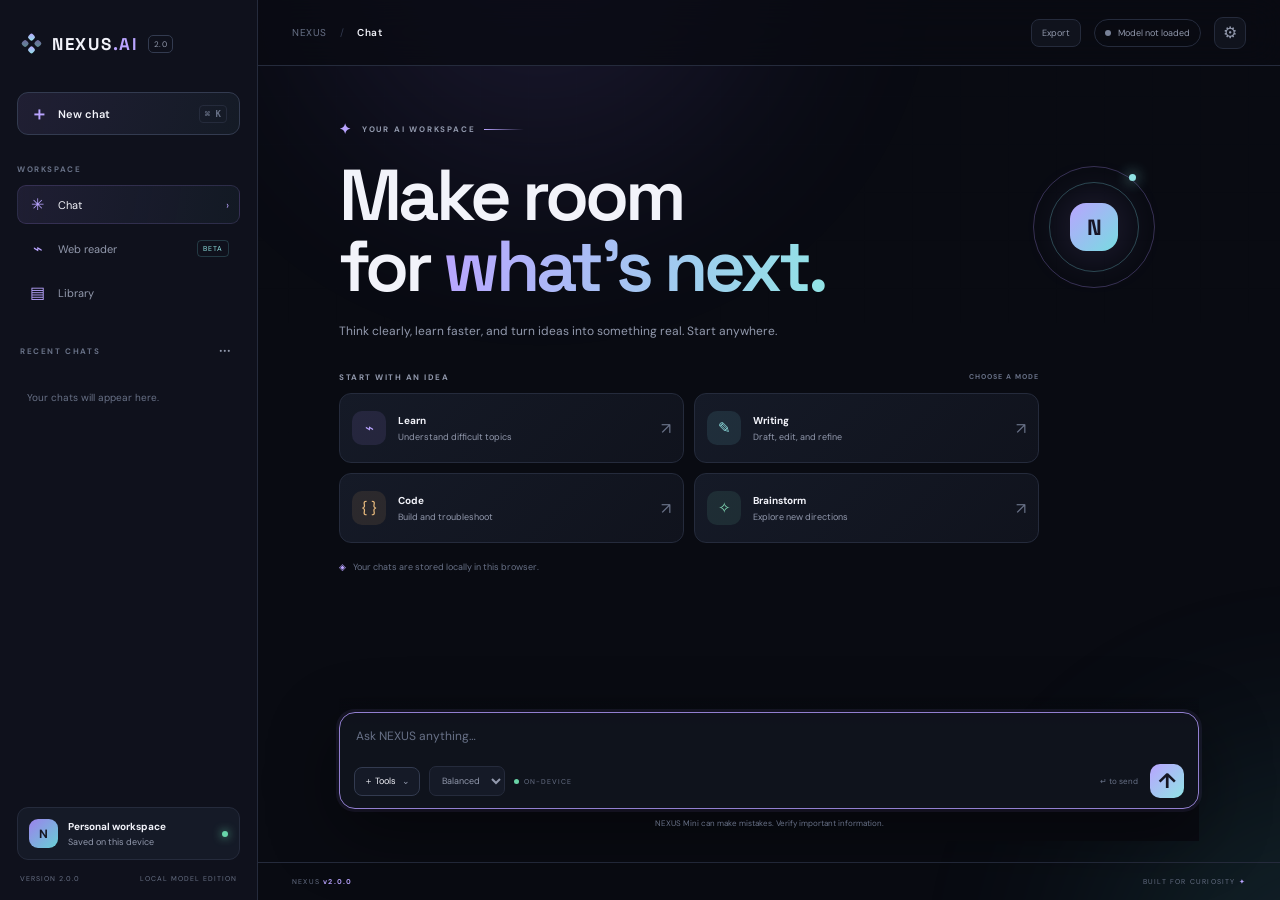
==== commit 28ccd6d6: "Prevent fallback form navigation in NEXUS 2.0.0" ====
--- a/index.html
+++ b/index.html
@@ -51,7 +51,7 @@
     <div class="welcome-note"><span>◈</span> Your chats are stored locally in this browser.</div>
   </div>
   <div class="messages" id="messages" aria-live="polite"></div>
-  <form class="composer-wrap" id="chatForm" action="#" method="get">
+  <form class="composer-wrap" id="chatForm" action="#" method="get" onsubmit="return false">
     <div class="composer">
       <textarea id="prompt" rows="1" placeholder="Ask NEXUS anything…" aria-label="Message NEXUS"></textarea>
       <div class="composer-footer">
--- a/styles.css
+++ b/styles.css
@@ -6,4 +6,6 @@
 @media(max-width:850px){.sidebar{width:235px}.main-panel{margin-left:235px;width:calc(100% - 235px)}.hero-mark{margin-right:5px;width:100px;height:100px}.hero-row h1{font-size:58px}}
 @media(max-width:700px){.sidebar{transform:translateX(-102%);width:270px;transition:transform .22s;box-shadow:20px 0 55px #0008}.sidebar.open{transform:translateX(0)}.main-panel{margin-left:0;width:100%}.topbar{height:58px;flex-basis:58px;padding:0 14px}.mobile-menu{display:block}.status-pill{font-size:8px;padding:6px 8px}.chat-layout,.tool-page{width:calc(100% - 30px)}.chat-layout{min-height:calc(100dvh - 112px)}.welcome{padding-top:37px}.hero-row h1,.tool-page h1{font-size:clamp(44px,12vw,62px);letter-spacing:-2.8px}.hero-mark{width:76px;height:76px;margin-right:0}.hero-core{width:34px;height:34px;border-radius:11px;font-size:16px}.ring-two{inset:14px}.hero-description,.page-intro{font-size:11px}.mode-grid{gap:8px}.mode-card{min-height:66px;padding:9px;gap:8px}.mode-icon{width:29px;height:29px;flex-basis:29px}.mode-card b{font-size:9px}.mode-card small{font-size:8px}.composer-wrap{padding-bottom:10px}.local-label{display:none}.composer select{max-width:110px}.enter-hint{display:none}.tool-page{padding:45px 0 35px}.main-footer{padding:12px 15px}.library-row{align-items:flex-start}.reader-form{flex-wrap:wrap}.reader-form input{width:calc(100% - 40px)}.reader-form button{width:100%}}
 @media(max-width:390px){.hero-mark{display:none}.mode-grid{grid-template-columns:1fr}.mode-card{min-height:61px}.composer-left{gap:5px}.composer select{max-width:95px}.library-row{flex-direction:column}.library-row>div:last-child{width:100%}}
-@media(prefers-reduced-motion:reduce){*,*:before,*:after{animation:none!important;transition:none!important;scroll-behavior:auto!important}}+@media(prefers-reduced-motion:reduce){*,*:before,*:after{animation:none!important;transition:none!important;scroll-behavior:auto!important}}
+.export-button{border:1px solid var(--line);border-radius:8px;background:var(--panel);color:var(--muted);padding:7px 10px;font-size:9px;cursor:pointer}.export-button:hover{color:var(--text);border-color:var(--line2)}
+@media(max-width:390px){.export-button{padding:6px 7px;font-size:8px}}
